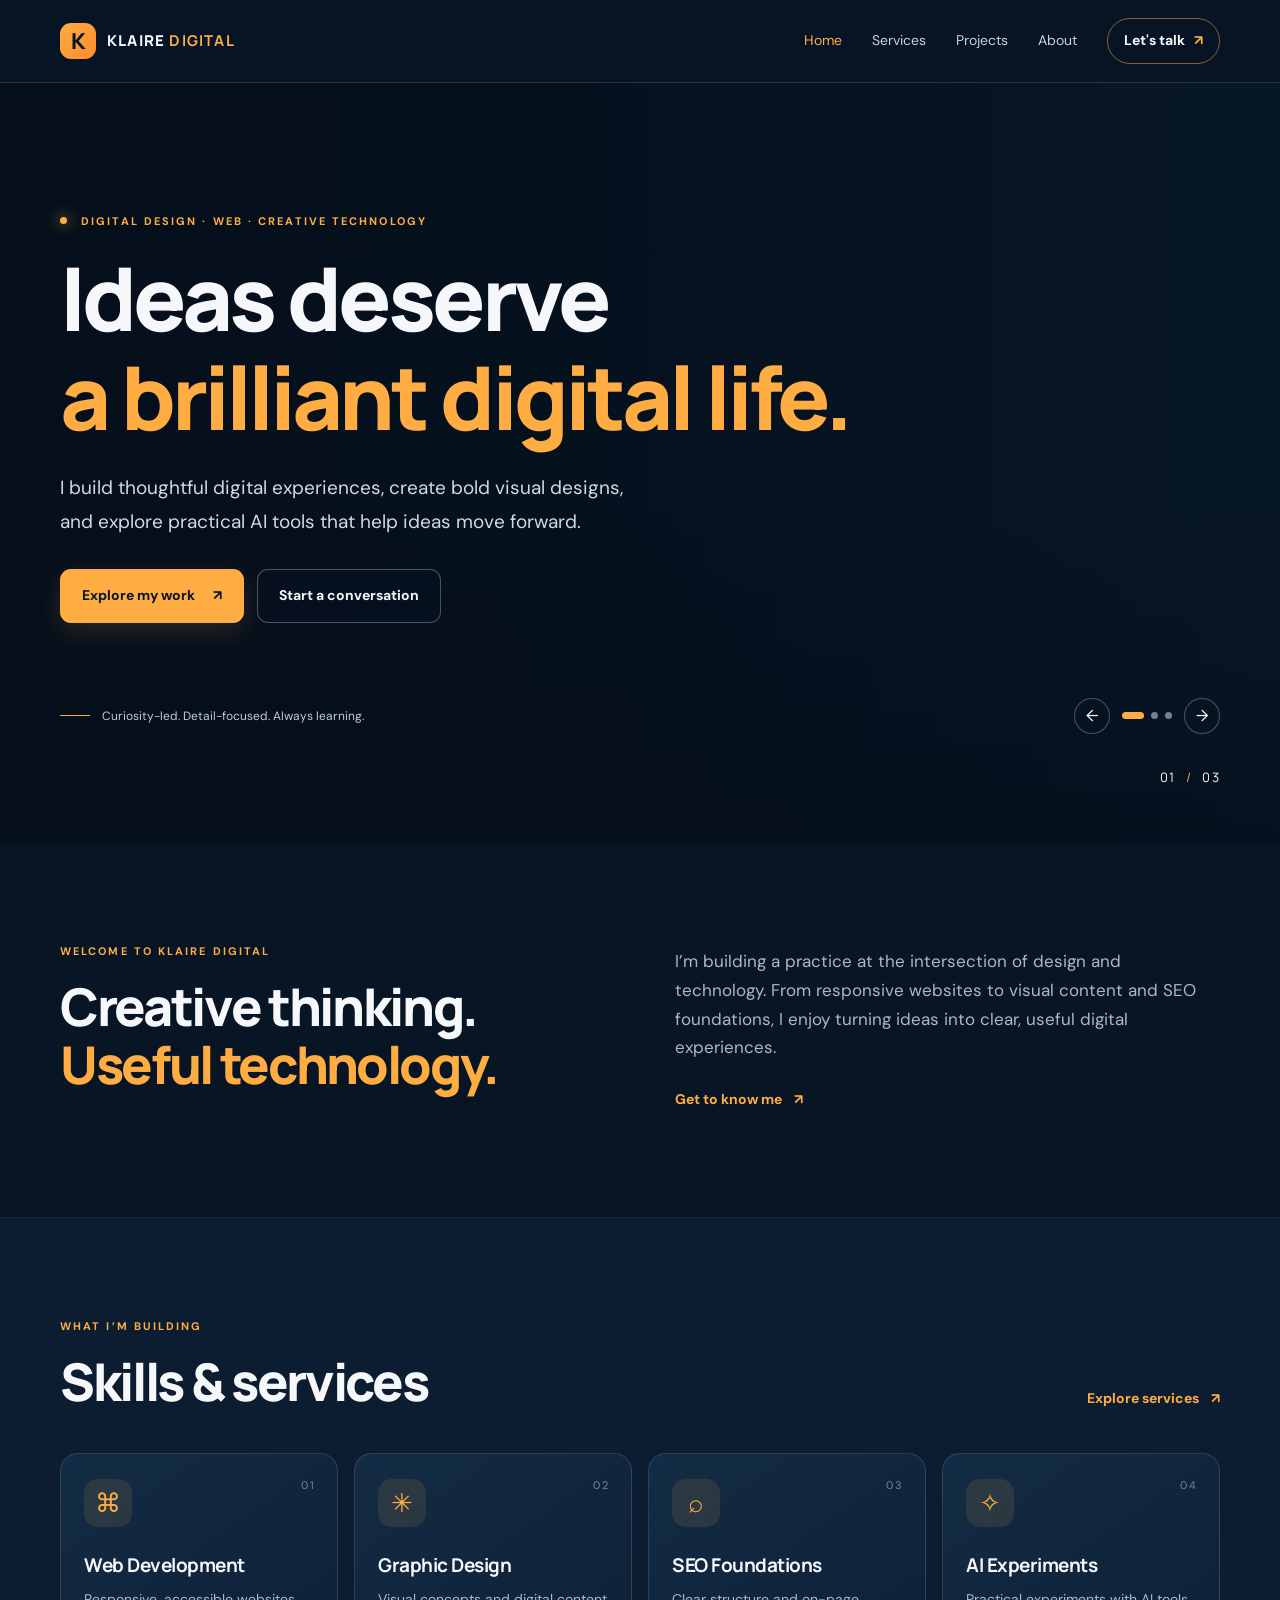
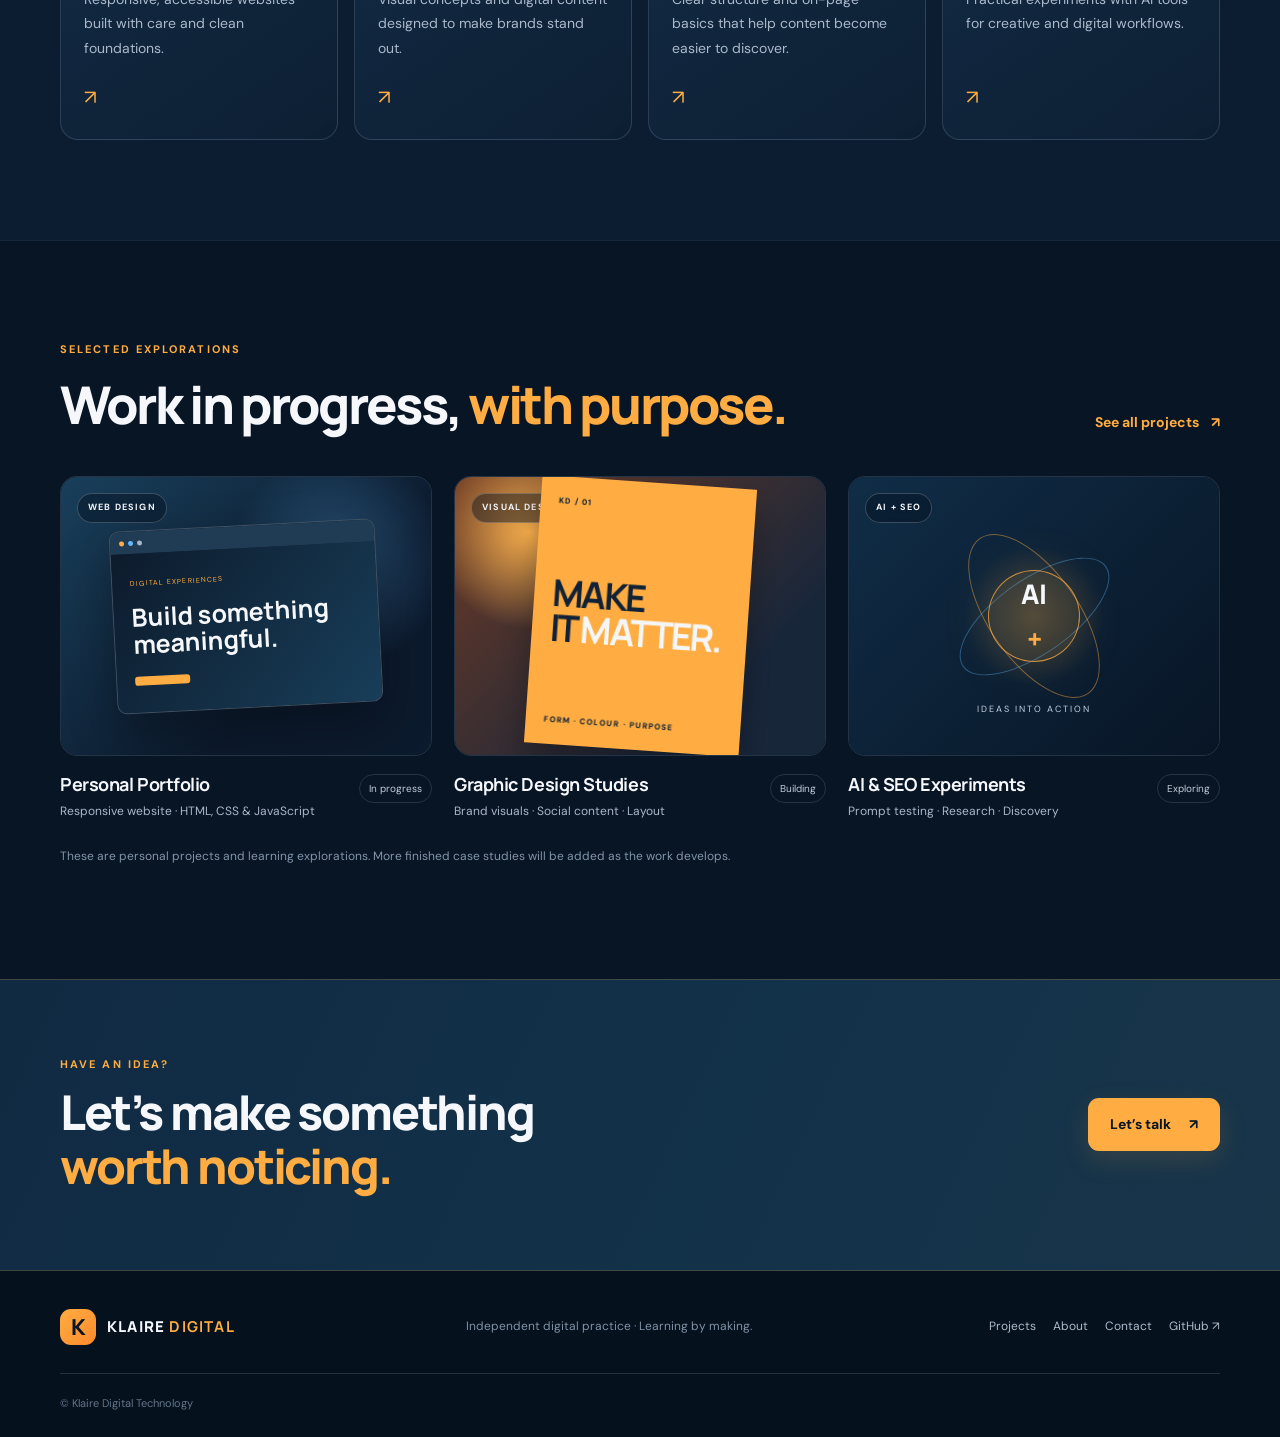
==== index.html @ 3f127940 "Update index.html" ====
<!DOCTYPE html>
<html lang="en">
<head>
  <meta charset="UTF-8">
  <meta name="viewport" content="width=device-width, initial-scale=1.0">
  <meta name="description" content="Klaire Digital Technology — web development, graphic design, SEO and practical AI experiments for businesses and creative brands.">
  <meta name="theme-color" content="#081525">
  <title>Klaire Digital Technology | Digital Design & Web</title>
  <link rel="preconnect" href="https://fonts.googleapis.com">
  <link rel="preconnect" href="https://fonts.gstatic.com" crossorigin>
  <link href="https://fonts.googleapis.com/css2?family=DM+Sans:wght@400;500;600;700&family=Manrope:wght@400;500;600;700;800&display=swap" rel="stylesheet">
  <link rel="stylesheet" href="style.css">
  <script src="script.js" defer></script>
</head>
<body>
  <a class="skip-link" href="#main">Skip to content</a>
  <header class="site-header">
    <div class="container nav-wrap">
      <a class="brand" href="index.html" aria-label="Klaire Digital Technology home"><span class="brand-mark">K</span><span>KLAIRE <b>DIGITAL</b></span></a>
      <button class="menu-toggle" aria-label="Open navigation" aria-expanded="false"><span></span><span></span><span></span></button>
      <nav class="main-nav" aria-label="Main navigation">
        <a class="active" href="index.html">Home</a>
        <a href="services.html">Services</a>
        <a href="projects.html">Projects</a>
        <a href="about.html">About</a>
        <a class="nav-cta" href="contact.html">Let's talk <span>↗</span></a>
      </nav>
    </div>
  </header>

  <main id="main">
    <section class="hero">
      <div class="hero-slides" aria-label="Featured work slideshow">
        <div class="hero-slide slide-one is-active" data-slide="0"></div>
        <div class="hero-slide slide-two" data-slide="1"></div>
        <div class="hero-slide slide-three" data-slide="2"></div>
      </div>
      <div class="hero-overlay"></div>
      <div class="container hero-content">
        <p class="eyebrow"><span class="eyebrow-dot"></span> DIGITAL DESIGN · WEB · CREATIVE TECHNOLOGY</p>
        <h1>Ideas deserve<br><span>a brilliant digital life.</span></h1>
        <p class="hero-copy">I build thoughtful digital experiences, create bold visual designs, and explore practical AI tools that help ideas move forward.</p>
        <div class="hero-actions">
          <a class="button button-primary" href="projects.html">Explore my work <span>↗</span></a>
          <a class="button button-ghost" href="contact.html">Start a conversation</a>
        </div>
        <div class="hero-bottom">
          <div class="hero-note"><span class="mini-line"></span><span>Curiosity-led. Detail-focused. Always learning.</span></div>
          <div class="slider-controls" aria-label="Slideshow controls">
            <button class="slide-prev" aria-label="Previous slide">←</button>
            <div class="slide-dots"><button class="slide-dot is-active" data-go="0" aria-label="Show slide 1"></button><button class="slide-dot" data-go="1" aria-label="Show slide 2"></button><button class="slide-dot" data-go="2" aria-label="Show slide 3"></button></div>
            <button class="slide-next" aria-label="Next slide">→</button>
          </div>
        </div>
      </div>
      <div class="hero-index">01 <span>/</span> 03</div>
    </section>

    <section class="intro-section section-pad">
      <div class="container intro-grid">
        <div><p class="eyebrow">WELCOME TO KLAIRE DIGITAL</p><h2>Creative thinking.<br><span class="text-accent">Useful technology.</span></h2></div>
        <div class="intro-text"><p>I’m building a practice at the intersection of design and technology. From responsive websites to visual content and SEO foundations, I enjoy turning ideas into clear, useful digital experiences.</p><a class="text-link" href="about.html">Get to know me <span>↗</span></a></div>
      </div>
    </section>

    <section class="services-preview section-pad section-muted">
      <div class="container">
        <div class="section-heading"><div><p class="eyebrow">WHAT I’M BUILDING</p><h2>Skills & services</h2></div><a class="text-link" href="services.html">Explore services <span>↗</span></a></div>
        <div class="service-grid">
          <a class="service-card" href="services.html#web"><span class="service-number">01</span><span class="service-icon">⌘</span><h3>Web Development</h3><p>Responsive, accessible websites built with care and clean foundations.</p><span class="card-arrow">↗</span></a>
          <a class="service-card" href="services.html#design"><span class="service-number">02</span><span class="service-icon">✳</span><h3>Graphic Design</h3><p>Visual concepts and digital content designed to make brands stand out.</p><span class="card-arrow">↗</span></a>
          <a class="service-card" href="services.html#seo"><span class="service-number">03</span><span class="service-icon">⌕</span><h3>SEO Foundations</h3><p>Clear structure and on-page basics that help content become easier to discover.</p><span class="card-arrow">↗</span></a>
          <a class="service-card" href="services.html#ai"><span class="service-number">04</span><span class="service-icon">✧</span><h3>AI Experiments</h3><p>Practical experiments with AI tools for creative and digital workflows.</p><span class="card-arrow">↗</span></a>
        </div>
      </div>
    </section>

    <section class="featured-work section-pad">
      <div class="container">
        <div class="section-heading"><div><p class="eyebrow">SELECTED EXPLORATIONS</p><h2>Work in progress, <span class="text-accent">with purpose.</span></h2></div><a class="text-link" href="projects.html">See all projects <span>↗</span></a></div>
        <div class="project-grid">
          <article class="project-card">
            <a class="project-image project-image-web" href="projects.html#portfolio" aria-label="View portfolio website project"><span class="project-chip">WEB DESIGN</span><div class="mock-browser"><div class="browser-bar"><i></i><i></i><i></i></div><div class="mock-content"><span class="mock-label">DIGITAL EXPERIENCES</span><b>Build something<br>meaningful.</b><div class="mock-button"></div></div></div></a>
            <div class="project-meta"><div><h3>Personal Portfolio</h3><p>Responsive website · HTML, CSS & JavaScript</p></div><span class="project-status">In progress</span></div>
          </article>
          <article class="project-card">
            <a class="project-image project-image-graphic" href="projects.html#design" aria-label="View graphic design explorations"><span class="project-chip">VISUAL DESIGN</span><div class="design-poster"><span>KD / 01</span><b>MAKE<br>IT <em>MATTER.</em></b><small>FORM · COLOUR · PURPOSE</small></div></a>
            <div class="project-meta"><div><h3>Graphic Design Studies</h3><p>Brand visuals · Social content · Layout</p></div><span class="project-status">Building</span></div>
          </article>
          <article class="project-card">
            <a class="project-image project-image-ai" href="projects.html#ai" aria-label="View SEO and AI experiments"><span class="project-chip">AI + SEO</span><div class="orbit orbit-a"></div><div class="orbit orbit-b"></div><div class="ai-core">AI<span>+</span></div><div class="ai-caption">IDEAS INTO ACTION</div></a>
            <div class="project-meta"><div><h3>AI & SEO Experiments</h3><p>Prompt testing · Research · Discovery</p></div><span class="project-status">Exploring</span></div>
          </article>
        </div>
        <p class="honesty-note">These are personal projects and learning explorations. More finished case studies will be added as the work develops.</p>
      </div>
    </section>

    <section class="cta-band">
      <div class="container cta-inner"><div><p class="eyebrow">HAVE AN IDEA?</p><h2>Let’s make something<br><span>worth noticing.</span></h2></div><a class="button button-primary" href="contact.html">Let’s talk <span>↗</span></a></div>
    </section>
  </main>

  <footer class="site-footer"><div class="container footer-inner"><a class="brand" href="index.html"><span class="brand-mark">K</span><span>KLAIRE <b>DIGITAL</b></span></a><p>Independent digital practice · Learning by making.</p><div class="footer-links"><a href="projects.html">Projects</a><a href="about.html">About</a><a href="contact.html">Contact</a><a href="https://github.com/klairr011" target="_blank" rel="noopener">GitHub ↗</a></div><small>© <span data-year></span> Klaire Digital Technology</small></div></footer>

<script src="script.js"></script>
</body>
</html>
---- style.css ----
/* KLAIRE DIGITAL TECHNOLOGY — responsive blue & orange portfolio */
:root{--bg:#081525;--bg-soft:#0c1d31;--panel:#10263d;--panel-light:#152f49;--text:#f5f7fb;--muted:#aab8ca;--orange:#ffad42;--orange-light:#ffc46d;--blue:#5eb7ff;--line:rgba(188,211,235,.16);--radius:22px;--shadow:0 22px 65px rgba(0,0,0,.24)}
*{box-sizing:border-box}
html{scroll-behavior:smooth;scroll-padding-top:90px}
body{margin:0;background:var(--bg);color:var(--text);font-family:"DM Sans",sans-serif;font-size:16px;line-height:1.7;-webkit-font-smoothing:antialiased}
a{color:inherit;text-decoration:none}
img{max-width:100%;display:block}
button,input,textarea,select{font:inherit}
button,a{-webkit-tap-highlight-color:transparent}
.container{width:min(1160px,calc(100% - 44px));margin-inline:auto}
.skip-link{position:absolute;left:-9999px;top:10px;background:var(--orange);color:var(--bg);padding:10px 14px;z-index:1000}
.skip-link:focus{left:10px}
.site-header{position:sticky;top:0;z-index:100;background:rgba(8,21,37,.92);backdrop-filter:blur(16px);border-bottom:1px solid var(--line)}
.nav-wrap{min-height:82px;display:flex;align-items:center;justify-content:space-between;gap:24px}
.brand{display:inline-flex;align-items:center;gap:11px;font-family:Manrope,sans-serif;font-size:15px;font-weight:800;letter-spacing:.08em;white-space:nowrap}
.brand b{color:var(--orange)}
.brand-mark{display:grid;place-items:center;width:36px;height:36px;border-radius:11px;background:linear-gradient(135deg,var(--orange),#ff8b2c);color:#081525;font-size:22px;font-weight:800;letter-spacing:-.08em}
.main-nav{display:flex;align-items:center;gap:30px;color:#c6d1df;font-size:14px}
.main-nav>a:not(.nav-cta){transition:color .2s}
.main-nav>a:hover,.main-nav>a.active{color:var(--orange)}
.nav-cta{padding:10px 16px;border:1px solid rgba(255,173,66,.5);border-radius:999px;color:var(--text);font-weight:700}
.nav-cta span{color:var(--orange);margin-left:6px}
.menu-toggle{display:none;border:1px solid var(--line);background:var(--panel);border-radius:12px;padding:10px;cursor:pointer}
.menu-toggle span{display:block;width:22px;height:2px;background:var(--text);margin:4px}
.hero{min-height:680px;min-height:min(760px,calc(100svh - 82px));position:relative;overflow:hidden;isolation:isolate;background:#091a2c}
.hero-slides,.hero-slide,.hero-overlay{position:absolute;inset:0}
.hero-slide{opacity:0;transition:opacity .8s ease;transform:scale(1.025);background-position:center;background-size:cover}
.hero-slide.is-active{opacity:1;animation:slowzoom 9s ease-in-out infinite alternate}
.slide-one{background-image:linear-gradient(90deg,rgba(5,17,31,.65),rgba(5,17,31,.15)),url("https://images.unsplash.com/photo-1497366754035-f200968a6e72?auto=format&fit=crop&w=2000&q=85")}
.slide-two{background-image:linear-gradient(90deg,rgba(5,17,31,.7),rgba(5,17,31,.12)),url("https://images.unsplash.com/photo-1498050108023-c5249f4df085?auto=format&fit=crop&w=2000&q=85")}
.slide-three{background-image:linear-gradient(90deg,rgba(5,17,31,.72),rgba(5,17,31,.16)),url("https://images.unsplash.com/photo-1558655146-d09347e92766?auto=format&fit=crop&w=2000&q=85")}
.hero-overlay{background:linear-gradient(90deg,rgba(5,15,27,.94) 0%,rgba(5,15,27,.75) 46%,rgba(5,15,27,.18) 100%),linear-gradient(0deg,rgba(5,15,27,.72),transparent 45%);z-index:-0}
.hero-content{position:relative;z-index:1;min-height:inherit;display:flex;flex-direction:column;justify-content:center;padding-top:75px;padding-bottom:54px}
.eyebrow{margin:0 0 18px;color:var(--orange);font-size:11px;font-weight:700;letter-spacing:.19em;line-height:1.5}
.eyebrow-dot{display:inline-block;width:7px;height:7px;border-radius:50%;background:var(--orange);margin:0 9px 1px 0;box-shadow:0 0 14px var(--orange)}
h1,h2,h3,p{margin-top:0}
h1,h2,h3{font-family:Manrope,sans-serif;line-height:1.13;letter-spacing:-.045em}
.hero h1{font-size:clamp(44px,7.2vw,88px);max-width:850px;margin:0 0 24px;font-weight:800}
.hero h1 span,.cta-inner h2 span{color:var(--orange)}
.hero-copy{max-width:590px;color:#d0d9e5;font-size:clamp(16px,2vw,19px);line-height:1.8;margin-bottom:30px}
.hero-actions{display:flex;gap:13px;flex-wrap:wrap}
.button{display:inline-flex;align-items:center;justify-content:center;gap:18px;padding:14px 21px;border-radius:11px;font-size:14px;font-weight:700;border:1px solid transparent;cursor:pointer;transition:transform .2s,background .2s,border-color .2s}
.button:hover{transform:translateY(-2px)}
.button-primary{background:var(--orange);color:#081525;box-shadow:0 9px 28px rgba(255,173,66,.14)}
.button-primary:hover{background:var(--orange-light)}
.button-ghost{border-color:rgba(255,255,255,.28);background:rgba(8,21,37,.28);color:var(--text)}
.button-ghost:hover{border-color:var(--orange)}
.hero-bottom{display:flex;align-items:center;justify-content:space-between;gap:20px;margin-top:75px}
.hero-note{display:flex;align-items:center;gap:12px;color:#c0ccda;font-size:12px}
.mini-line{width:30px;height:1px;background:var(--orange)}
.slider-controls,.mini-controls{display:flex;align-items:center;gap:12px}
.slider-controls button,.mini-controls button{display:grid;place-items:center;border:1px solid rgba(255,255,255,.28);background:rgba(8,21,37,.4);color:white;width:36px;height:36px;border-radius:50%;cursor:pointer}
.slider-controls button:hover,.mini-controls button:hover{border-color:var(--orange);color:var(--orange)}
.slide-dots,.mini-dots{display:flex;gap:7px;align-items:center}
.slide-dots .slide-dot,.mini-dots .mini-dot{width:7px;height:7px;min-width:7px;height:7px;padding:0;border:0;background:#718096}
.slide-dots .slide-dot.is-active,.mini-dots .mini-dot.is-active{width:22px;border-radius:99px;background:var(--orange)}
.hero-index{position:absolute;right:calc((100% - min(1160px,calc(100% - 44px)))/2);bottom:55px;font-family:Manrope,sans-serif;font-size:13px;letter-spacing:.1em}
.hero-index span{color:var(--orange);margin:0 6px}
.section-pad{padding:100px 0}
.intro-grid{display:grid;grid-template-columns:1fr 1fr;gap:70px;align-items:center}
h2{font-size:clamp(32px,4.3vw,52px);font-weight:800;margin-bottom:22px}
.text-accent{color:var(--orange)}
.intro-text{max-width:540px;color:var(--muted);font-size:17px}
.intro-text p{margin-bottom:22px}
.text-link{display:inline-flex;gap:12px;align-items:center;color:var(--orange);font-weight:700;font-size:14px}
.text-link span{transition:transform .2s}.text-link:hover span{transform:translate(3px,-3px)}
.section-muted{background:var(--bg-soft);border-block:1px solid rgba(188,211,235,.06)}
.section-heading{display:flex;align-items:end;justify-content:space-between;gap:25px;margin-bottom:42px}
.section-heading h2{margin-bottom:0}
.service-grid{display:grid;grid-template-columns:repeat(4,1fr);gap:16px}
.service-card{position:relative;display:flex;flex-direction:column;min-height:270px;padding:25px 23px;border:1px solid var(--line);border-radius:18px;background:linear-gradient(145deg,rgba(21,47,73,.86),rgba(13,31,51,.9));transition:transform .25s,border-color .25s,background .25s}
.service-card:hover{transform:translateY(-5px);border-color:rgba(255,173,66,.55);background:var(--panel-light)}
.service-number{position:absolute;right:22px;top:22px;color:#71859b;font-size:11px;letter-spacing:.12em}
.service-icon{display:grid;place-items:center;width:48px;height:48px;border-radius:14px;background:rgba(255,173,66,.11);color:var(--orange);font-size:26px;margin-bottom:28px}
.service-card h3{font-size:19px;letter-spacing:-.025em;margin-bottom:10px}
.service-card p{color:var(--muted);font-size:14px;line-height:1.75;margin-bottom:20px}
.card-arrow{margin-top:auto;color:var(--orange);font-size:20px}
.project-grid{display:grid;grid-template-columns:repeat(3,1fr);gap:22px}
.project-card{min-width:0}
.project-image{position:relative;display:flex;align-items:center;justify-content:center;min-height:280px;overflow:hidden;border-radius:17px;border:1px solid var(--line);isolation:isolate}
.project-image:before{content:"";position:absolute;inset:0;z-index:-1;transition:transform .5s}
.project-image:hover:before{transform:scale(1.06)}
.project-image-web:before{background:radial-gradient(circle at 75% 30%,rgba(94,183,255,.32),transparent 32%),linear-gradient(135deg,#193f5b,#0c1a2d 65%)}
.project-image-graphic:before{background:radial-gradient(circle at 20% 20%,#ffb34d,transparent 26%),linear-gradient(135deg,#6d3a25,#18263a 75%)}
.project-image-ai:before{background:radial-gradient(circle at center,rgba(255,173,66,.22),transparent 30%),linear-gradient(135deg,#102d47,#081525)}
.project-chip{position:absolute;top:16px;left:16px;border:1px solid rgba(255,255,255,.2);background:rgba(5,17,31,.45);backdrop-filter:blur(8px);border-radius:999px;padding:6px 10px;font-size:9px;letter-spacing:.13em;font-weight:700}
.mock-browser{width:72%;border-radius:10px;overflow:hidden;background:#10253a;box-shadow:0 20px 50px rgba(0,0,0,.32);transform:rotate(-3deg);border:1px solid rgba(255,255,255,.2)}
.browser-bar{height:22px;background:#203b54;display:flex;align-items:center;gap:4px;padding:0 9px}
.browser-bar i{width:5px;height:5px;border-radius:50%;background:#ffad42}
.browser-bar i:nth-child(2){background:#5eb7ff}.browser-bar i:nth-child(3){background:#a5b6c8}
.mock-content{padding:24px 18px 27px;background:linear-gradient(130deg,#0d1b2c,#183e59)}
.mock-label{display:block;font-size:7px;letter-spacing:.16em;color:var(--orange);margin-bottom:14px}
.mock-content b{font-family:Manrope,sans-serif;font-size:clamp(16px,2.5vw,25px);line-height:1.1;display:block}
.mock-button{width:55px;height:9px;background:var(--orange);border-radius:3px;margin-top:18px}
.design-poster{width:58%;aspect-ratio:4/5;padding:18px;display:flex;flex-direction:column;justify-content:space-between;background:var(--orange);color:#112237;transform:rotate(4deg);box-shadow:0 18px 35px rgba(0,0,0,.3)}
.design-poster>span,.design-poster small{font-size:8px;font-weight:800;letter-spacing:.13em}
.design-poster b{font-family:Manrope,sans-serif;font-size:clamp(21px,3.1vw,37px);line-height:.95;letter-spacing:-.07em}
.design-poster em{font-style:normal;color:#f5f6f7}
.ai-core{position:relative;display:grid;place-items:center;width:92px;height:92px;border-radius:50%;border:1px solid rgba(255,173,66,.75);background:rgba(255,173,66,.1);box-shadow:0 0 55px rgba(255,173,66,.12);font:800 27px Manrope,sans-serif}
.ai-core span{color:var(--orange)}
.orbit{position:absolute;width:175px;height:75px;border:1px solid rgba(94,183,255,.38);border-radius:50%;transform:rotate(-35deg)}
.orbit-b{width:190px;height:90px;transform:rotate(55deg);border-color:rgba(255,173,66,.45)}
.ai-caption{position:absolute;bottom:38px;font-size:9px;letter-spacing:.22em;color:#c5d1df}
.project-meta{display:flex;align-items:start;justify-content:space-between;gap:12px;padding-top:18px}
.project-meta h3{font-size:18px;letter-spacing:-.025em;margin-bottom:6px}
.project-meta p{color:var(--muted);font-size:12px;margin-bottom:0}
.project-status{flex-shrink:0;border:1px solid var(--line);border-radius:999px;padding:5px 9px;color:#c2ccda;font-size:10px;white-space:nowrap}
.honesty-note{color:#8294a9;font-size:12px;margin-top:25px}
.cta-band{padding:76px 0;background:linear-gradient(115deg,#102a42,#12324a 55%,#183449);border-block:1px solid rgba(255,173,66,.2)}
.cta-inner{display:flex;align-items:center;justify-content:space-between;gap:30px}
.cta-inner h2{font-size:clamp(32px,4vw,48px);margin-bottom:0}
.cta-inner .eyebrow{margin-bottom:13px}
.site-footer{padding:38px 0 25px;background:#06111e}
.footer-inner{display:grid;grid-template-columns:1fr 1.3fr auto;align-items:center;gap:16px}
.footer-inner>p{color:#7f91a5;font-size:12px;margin:0}
.footer-links{display:flex;flex-wrap:wrap;gap:17px;font-size:12px;color:#aebaca}
.footer-links a:hover{color:var(--orange)}
.footer-inner small{grid-column:1/-1;color:#62748a;font-size:11px;border-top:1px solid var(--line);padding-top:20px;margin-top:12px}
.page-hero{padding:95px 0 78px;background:radial-gradient(circle at 80% 15%,rgba(94,183,255,.1),transparent 25%),linear-gradient(180deg,#0a1b2e,#081525)}
.page-hero-grid{display:grid;grid-template-columns:1.15fr .85fr;gap:70px;align-items:end}
.page-hero h1{font-size:clamp(43px,6vw,72px);margin:0}
.page-lead{max-width:480px;color:var(--muted);font-size:17px;margin-bottom:6px}
.service-detail-list{display:flex;flex-direction:column}
.service-detail{display:grid;grid-template-columns:.35fr 1fr 100px;gap:35px;padding:44px 0;border-bottom:1px solid var(--line);scroll-margin-top:100px}
.service-detail:first-child{padding-top:0}
.detail-index{font-size:11px;letter-spacing:.16em;color:var(--orange);padding-top:8px}
.service-detail h2{font-size:clamp(28px,3.4vw,40px);margin-bottom:15px}
.service-detail p{color:var(--muted);max-width:680px}
.service-detail .detail-lead{font-size:18px;color:var(--text);margin-bottom:13px}
.detail-symbol{font-size:62px;color:var(--orange);opacity:.85;text-align:center;align-self:center}
.tag-list{display:flex;flex-wrap:wrap;gap:8px;margin-top:18px}
.tag-list span{font-size:11px;color:#c3d0df;border:1px solid var(--line);background:rgba(255,255,255,.025);border-radius:999px;padding:6px 10px}
.project-page-grid{display:grid;grid-template-columns:1fr 1fr;gap:48px 24px}
.project-large{min-width:0;scroll-margin-top:100px}
.project-image-tall{min-height:360px}
.project-large-info{display:flex;justify-content:space-between;align-items:start;gap:15px;margin-top:22px}
.project-large-info h2{font-size:25px;margin-bottom:10px}
.project-large-info p:not(.eyebrow){color:var(--muted);font-size:14px;max-width:480px;margin-bottom:0}
.project-large-info .eyebrow{font-size:9px;margin-bottom:10px}
.design-poster-large{width:48%;max-width:270px}
.design-poster-large b{font-size:clamp(34px,4.5vw,55px)}
.slideshow-section{display:grid;grid-template-columns:.8fr 1.2fr;gap:65px;align-items:center}
.slideshow-section>div:first-child p:not(.eyebrow){color:var(--muted);max-width:420px}
.mini-slideshow{position:relative;min-height:280px;overflow:hidden;border-radius:20px;border:1px solid var(--line);background:#0a1a2c}
.mini-slide{position:absolute;inset:0;display:flex;flex-direction:column;justify-content:center;padding:40px;opacity:0;transition:opacity .5s;background:radial-gradient(circle at 80% 15%,rgba(94,183,255,.23),transparent 35%),linear-gradient(135deg,#15344d,#0a1a2c)}
.mini-slide.is-active{opacity:1}
.mini-slide:nth-child(2){background:radial-gradient(circle at 80% 15%,rgba(255,173,66,.28),transparent 35%),linear-gradient(135deg,#523523,#0a1a2c)}
.mini-slide:nth-child(3){background:radial-gradient(circle at 80% 15%,rgba(94,183,255,.18),transparent 35%),linear-gradient(135deg,#123e49,#0a1a2c)}
.mini-slide span{color:var(--orange);font-size:10px;letter-spacing:.17em;margin-bottom:15px}
.mini-slide b{font:800 clamp(26px,4vw,43px)/1.1 Manrope,sans-serif;max-width:360px;letter-spacing:-.04em}
.mini-controls{position:absolute;bottom:18px;right:18px;z-index:2}
.about-grid{display:grid;grid-template-columns:.9fr 1.1fr;gap:75px;align-items:center}
.about-art{min-height:420px;border-radius:24px;overflow:hidden;background:radial-gradient(circle at 25% 20%,rgba(255,173,66,.23),transparent 25%),radial-gradient(circle at 80% 80%,rgba(94,183,255,.22),transparent 30%),linear-gradient(135deg,#14334d,#091827);border:1px solid var(--line);display:grid;place-items:center}
.about-art-inner{position:relative;width:75%;aspect-ratio:1;border:1px solid rgba(255,255,255,.18);border-radius:50%;display:grid;place-items:center}
.about-k{font:800 clamp(120px,20vw,210px)/1 Manrope,sans-serif;letter-spacing:-.13em;color:var(--orange);text-shadow:0 10px 55px rgba(255,173,66,.15)}
.about-orbit{position:absolute;inset:10%;border:1px solid rgba(94,183,255,.4);border-radius:50%;transform:rotate(-25deg) scaleX(.62)}
.about-art-inner p{position:absolute;bottom:5%;left:0;right:0;text-align:center;font-size:9px;letter-spacing:.2em;color:#c2d1e1}
.about-copy>p:not(.eyebrow){color:var(--muted)}
.about-copy .button{margin-top:12px}
.values-grid{display:grid;grid-template-columns:repeat(3,1fr);gap:20px}
.values-grid article{padding:26px;border:1px solid var(--line);border-radius:17px;background:rgba(255,255,255,.02)}
.values-grid article>span{color:var(--orange);font-size:11px;letter-spacing:.15em}
.values-grid h3{font-size:20px;margin:20px 0 10px}
.values-grid p{color:var(--muted);font-size:14px;margin-bottom:0}
.contact-grid{display:grid;grid-template-columns:.9fr 1.1fr;gap:80px;align-items:start}
.contact-intro h2{font-size:clamp(32px,4vw,48px)}
.contact-intro>p:not(.eyebrow){color:var(--muted)}
.contact-link{display:flex;align-items:center;gap:15px;margin-top:25px;padding-top:20px;border-top:1px solid var(--line)}
.contact-icon{display:grid;place-items:center;width:43px;height:43px;border-radius:13px;background:rgba(255,173,66,.1);color:var(--orange);font-size:20px}
.contact-link small{display:block;color:#7e91a6;font-size:9px;letter-spacing:.15em;margin-bottom:3px}
.contact-link a,.contact-link div>span{font-size:13px;color:#d6dfeb;overflow-wrap:anywhere}
.contact-form{padding:30px;border:1px solid var(--line);border-radius:20px;background:linear-gradient(145deg,rgba(21,47,73,.72),rgba(10,26,44,.75))}
.contact-form label{display:block;font-size:12px;font-weight:700;margin-bottom:7px;color:#d9e2ed}
.contact-form input,.contact-form textarea,.contact-form select{width:100%;margin-bottom:18px;padding:13px 14px;border-radius:10px;border:1px solid rgba(188,211,235,.2);background:#081827;color:var(--text);outline:none}
.contact-form input:focus,.contact-form textarea:focus,.contact-form select:focus{border-color:var(--orange);box-shadow:0 0 0 3px rgba(255,173,66,.08)}
.contact-form input::placeholder,.contact-form textarea::placeholder{color:#72849a}
.contact-form textarea{resize:vertical;min-height:120px}
.contact-form select{color:#dce5ef}
.contact-form .button{width:100%}
.form-note{color:#7e91a6;font-size:11px;margin:14px 0 0}
code{color:var(--orange);font-size:.9em}
@keyframes slowzoom{from{transform:scale(1.025)}to{transform:scale(1.09)}}
@media(max-width:900px){.main-nav{gap:18px}.service-grid{grid-template-columns:repeat(2,1fr)}.intro-grid,.page-hero-grid,.about-grid,.contact-grid,.slideshow-section{gap:40px}.project-grid{gap:16px}.project-image{min-height:240px}.footer-inner{grid-template-columns:1fr 1fr}.footer-links{grid-column:1/-1;grid-row:2}.footer-inner small{grid-row:3}.service-detail{grid-template-columns:.25fr 1fr 65px;gap:20px}}
@media(max-width:680px){.container{width:min(100% - 34px,560px)}.nav-wrap{min-height:72px}.brand{font-size:13px;gap:8px}.brand-mark{width:32px;height:32px;font-size:20px}.menu-toggle{display:block}.main-nav{display:none;position:absolute;left:0;right:0;top:72px;padding:16px 22px 22px;background:#081525;border-bottom:1px solid var(--line);flex-direction:column;align-items:stretch;gap:0}.main-nav.is-open{display:flex}.main-nav>a{padding:13px 5px}.main-nav .nav-cta{text-align:center;margin-top:8px}.hero{min-height:690px;min-height:calc(90svh - 72px)}.hero-content{padding-top:65px;padding-bottom:30px}.hero h1{font-size:clamp(42px,12vw,62px)}.hero-copy{font-size:16px}.hero-bottom{margin-top:55px;align-items:flex-end}.hero-note{max-width:210px;line-height:1.5}.slider-controls{gap:7px}.slider-controls button{width:32px;height:32px}.hero-index{right:18px;bottom:15px;font-size:10px}.section-pad{padding:70px 0}.intro-grid,.page-hero-grid,.about-grid,.contact-grid,.slideshow-section{grid-template-columns:1fr;gap:25px}.intro-grid h2{margin-bottom:0}.intro-text{font-size:16px}.section-heading{align-items:start;flex-direction:column;margin-bottom:28px;gap:16px}.section-heading h2{font-size:35px}.service-grid{grid-template-columns:1fr;gap:12px}.service-card{min-height:220px;padding:22px}.service-icon{margin-bottom:20px}.project-grid{grid-template-columns:1fr;gap:30px}.project-image{min-height:290px}.mock-content b{font-size:25px}.design-poster{width:48%;max-width:200px}.design-poster b{font-size:36px}.project-meta{flex-direction:column}.cta-band{padding:55px 0}.cta-inner{align-items:flex-start;flex-direction:column}.cta-inner h2{font-size:36px}.footer-inner{grid-template-columns:1fr;gap:13px}.footer-inner>p{grid-row:2}.footer-links{grid-column:auto;grid-row:3;gap:14px}.footer-inner small{grid-row:4}.page-hero{padding:65px 0 50px}.page-hero h1{font-size:clamp(40px,11vw,58px)}.page-lead{font-size:16px}.service-detail{grid-template-columns:1fr;gap:10px;padding:32px 0}.service-detail:first-child{padding-top:0}.detail-symbol{display:none}.service-detail h2{font-size:31px}.project-page-grid{grid-template-columns:1fr;gap:42px}.project-image-tall{min-height:330px}.project-large-info{flex-direction:column}.project-large-info h2{font-size:24px}.design-poster-large b{font-size:48px}.mini-slideshow{min-height:260px}.mini-slide{padding:28px}.about-art{min-height:320px}.about-k{font-size:160px}.values-grid{grid-template-columns:1fr;gap:12px}.contact-form{padding:22px}.contact-intro h2{font-size:36px}}
@media(prefers-reduced-motion:reduce){*,*::before,*::after{scroll-behavior:auto!important;animation-duration:.01ms!important;animation-iteration-count:1!important;transition-duration:.01ms!important}}
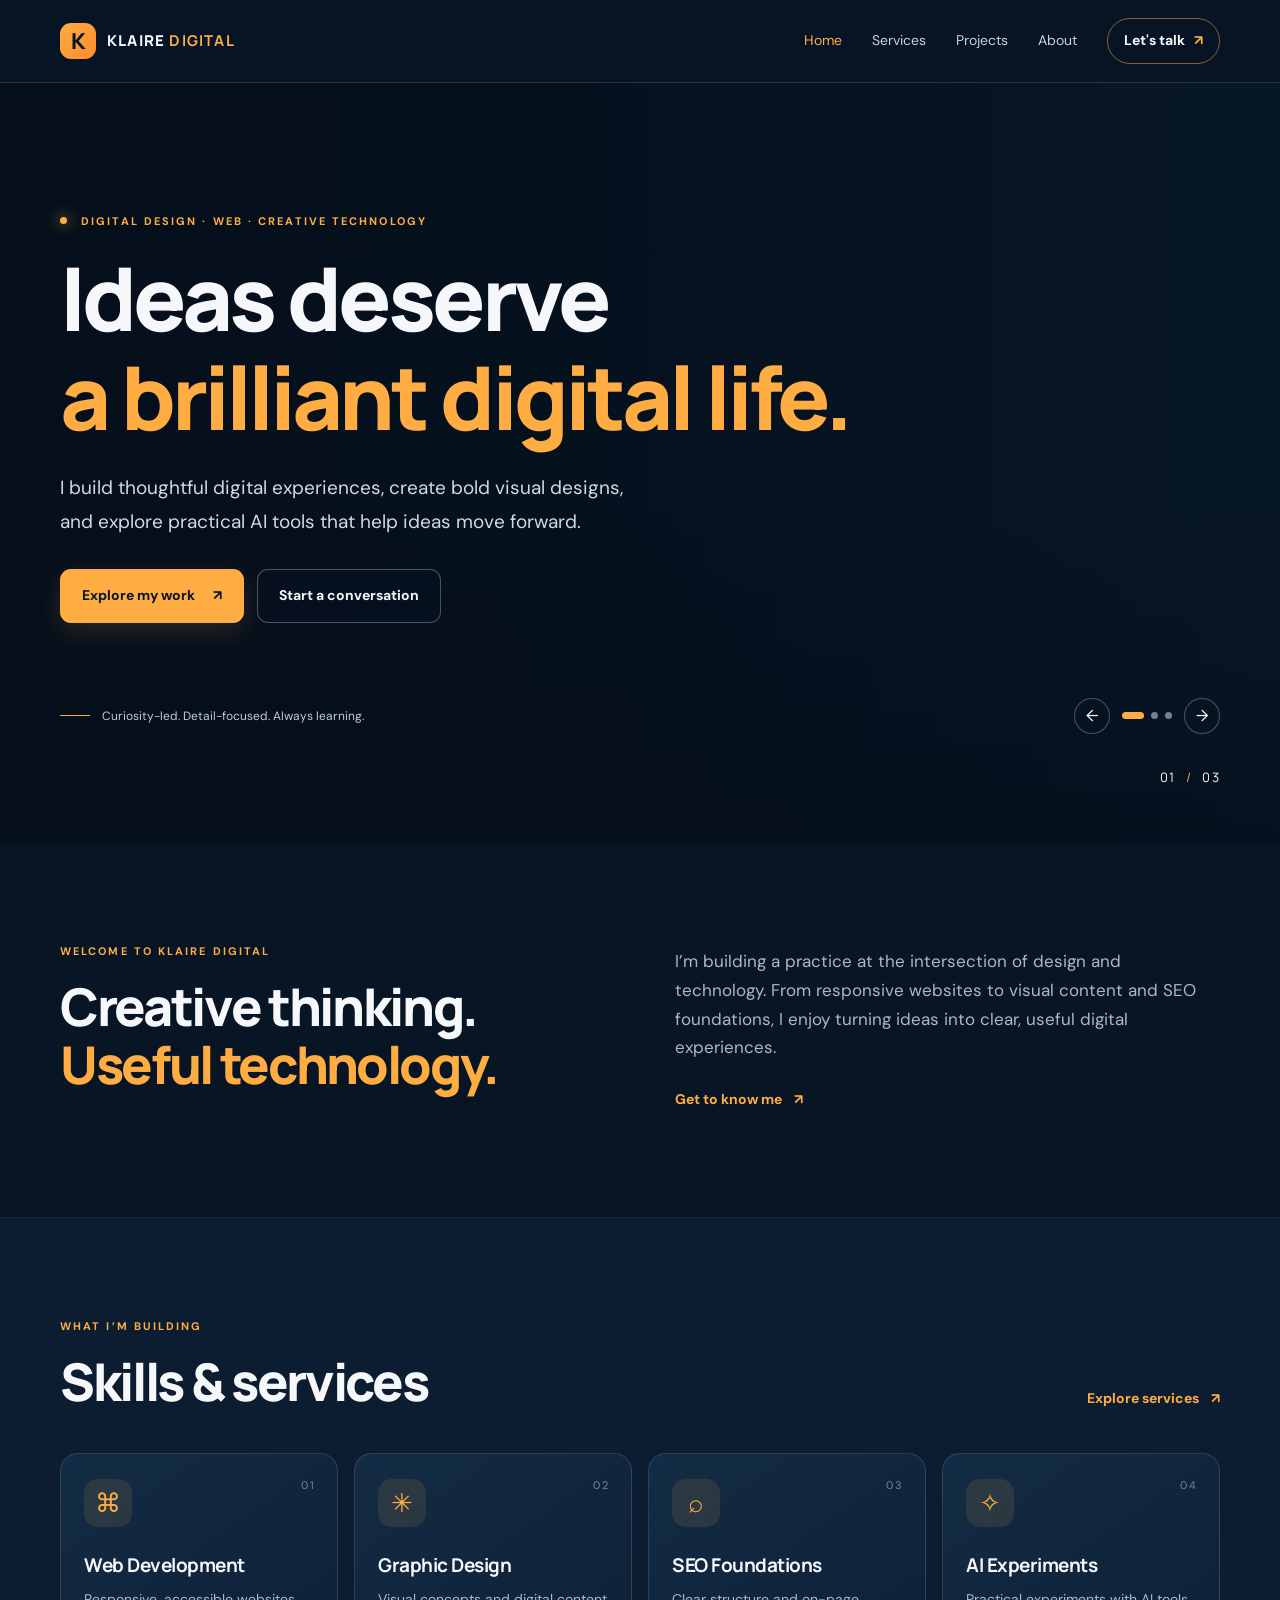
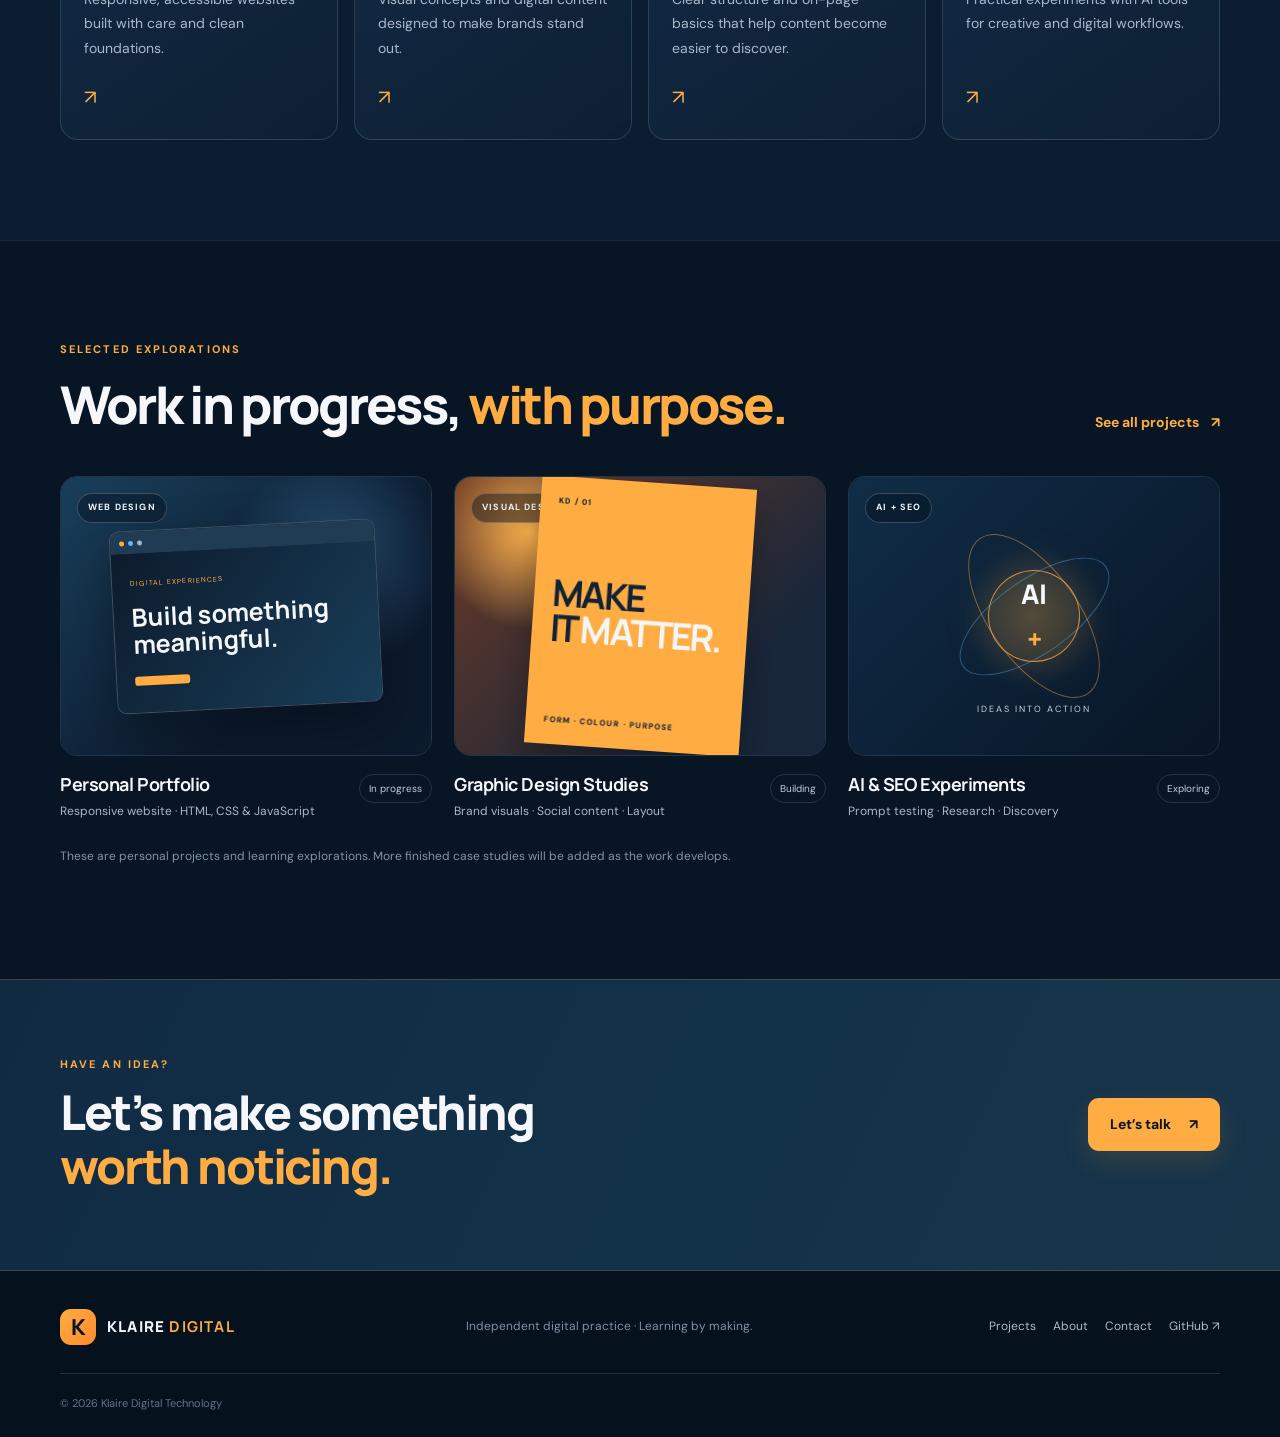
==== commit 606896d6: "Update index.html" ====
--- a/index.html
+++ b/index.html
@@ -103,6 +103,5 @@
 
   <footer class="site-footer"><div class="container footer-inner"><a class="brand" href="index.html"><span class="brand-mark">K</span><span>KLAIRE <b>DIGITAL</b></span></a><p>Independent digital practice · Learning by making.</p><div class="footer-links"><a href="projects.html">Projects</a><a href="about.html">About</a><a href="contact.html">Contact</a><a href="https://github.com/klairr011" target="_blank" rel="noopener">GitHub ↗</a></div><small>© <span data-year></span> Klaire Digital Technology</small></div></footer>
 
-<script src="script.js"></script>
 </body>
 </html>
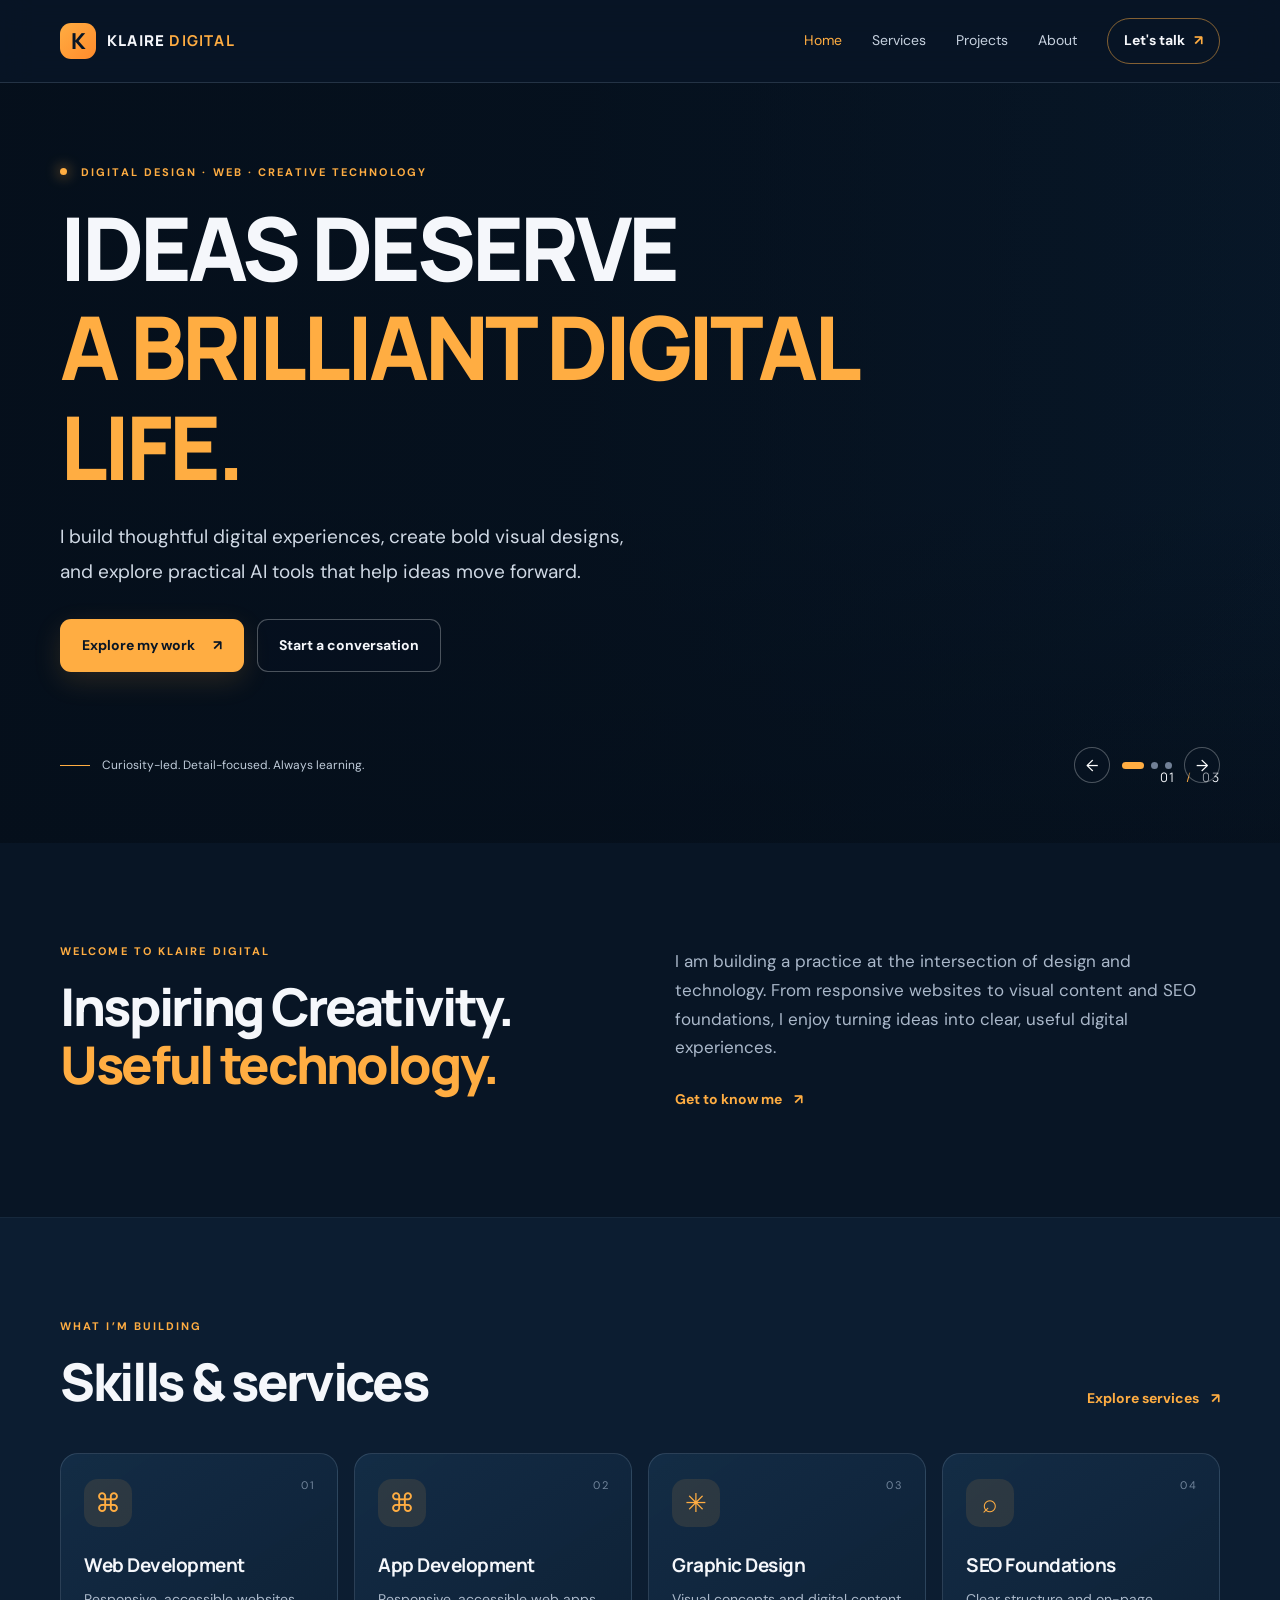
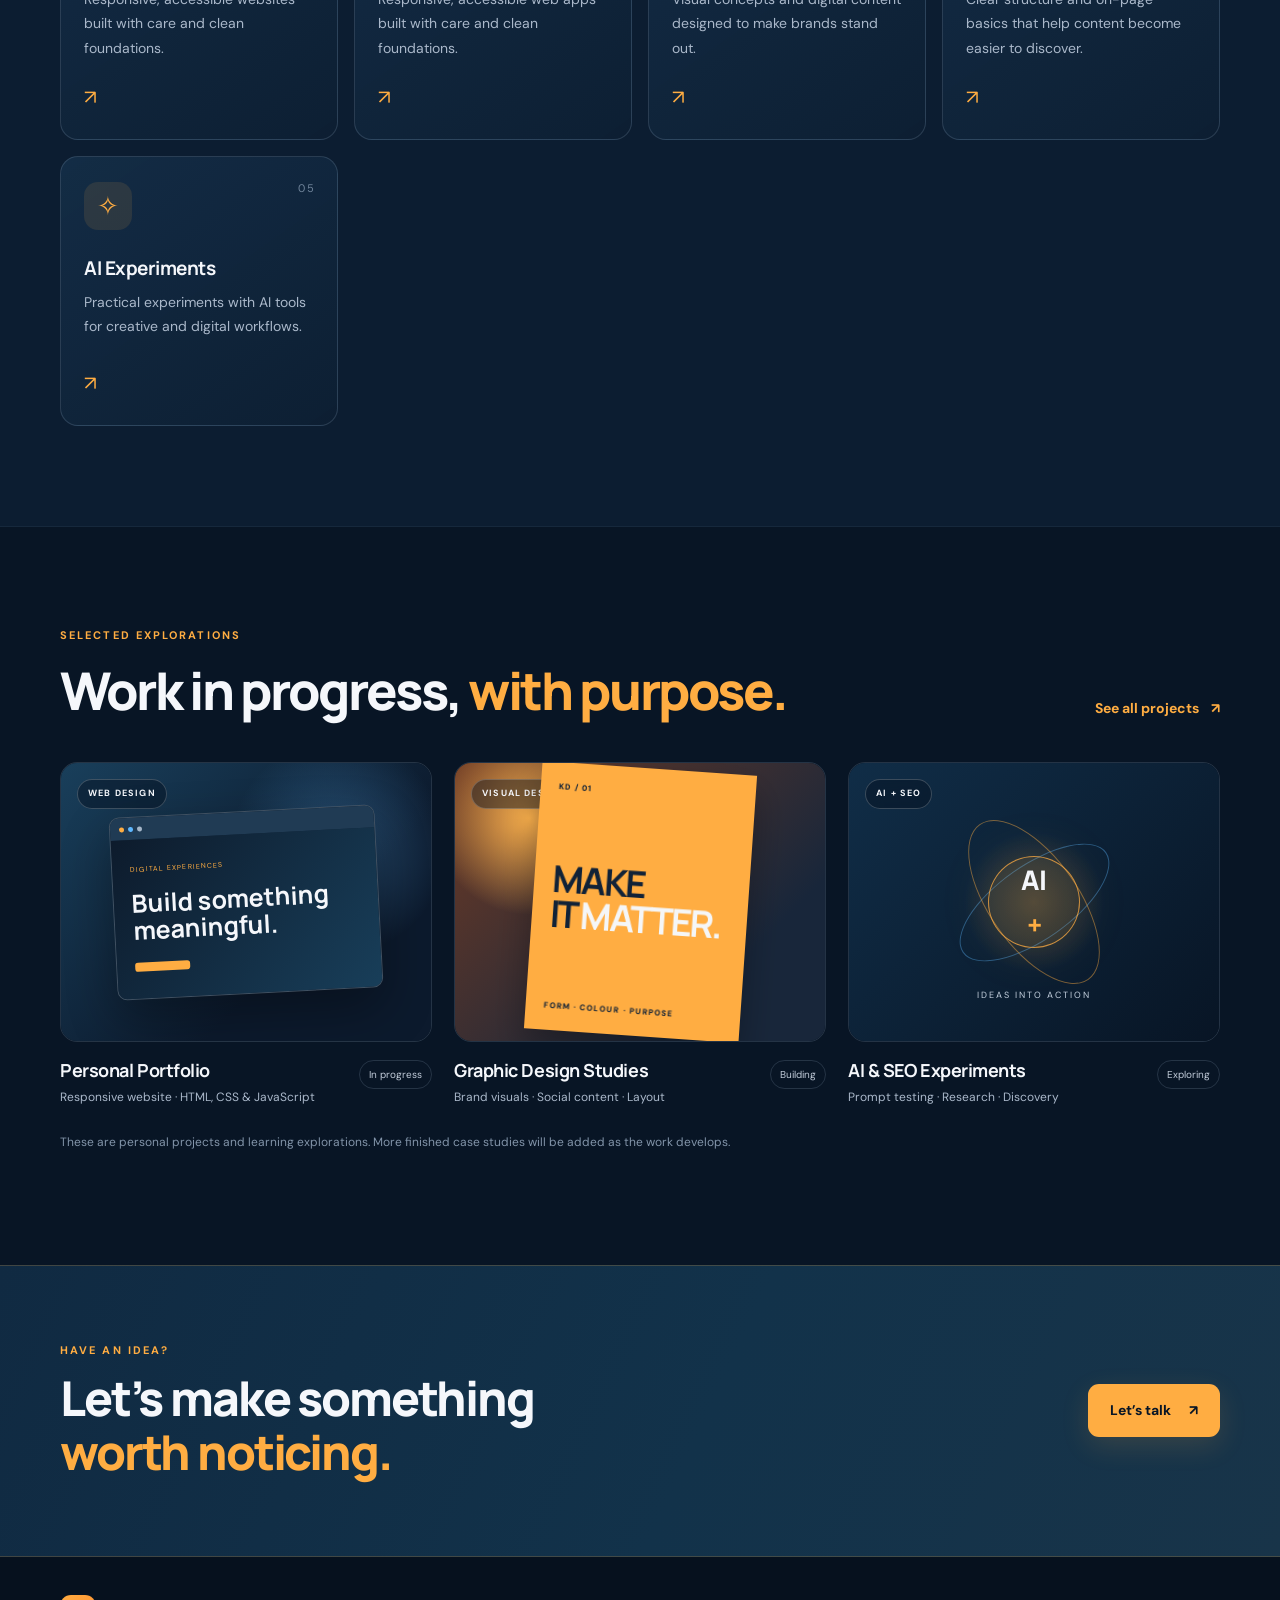
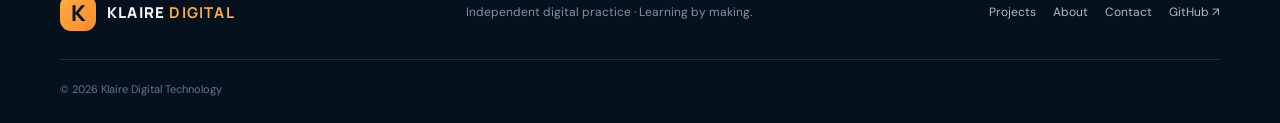
==== commit 987bb212: "Update index.html" ====
--- a/index.html
+++ b/index.html
@@ -38,7 +38,7 @@
       <div class="hero-overlay"></div>
       <div class="container hero-content">
         <p class="eyebrow"><span class="eyebrow-dot"></span> DIGITAL DESIGN · WEB · CREATIVE TECHNOLOGY</p>
-        <h1>Ideas deserve<br><span>a brilliant digital life.</span></h1>
+        <h1>IDEAS DESERVE<br><span>A BRILLIANT DIGITAL LIFE.</span></h1>
         <p class="hero-copy">I build thoughtful digital experiences, create bold visual designs, and explore practical AI tools that help ideas move forward.</p>
         <div class="hero-actions">
           <a class="button button-primary" href="projects.html">Explore my work <span>↗</span></a>
@@ -58,8 +58,8 @@
 
     <section class="intro-section section-pad">
       <div class="container intro-grid">
-        <div><p class="eyebrow">WELCOME TO KLAIRE DIGITAL</p><h2>Creative thinking.<br><span class="text-accent">Useful technology.</span></h2></div>
-        <div class="intro-text"><p>I’m building a practice at the intersection of design and technology. From responsive websites to visual content and SEO foundations, I enjoy turning ideas into clear, useful digital experiences.</p><a class="text-link" href="about.html">Get to know me <span>↗</span></a></div>
+        <div><p class="eyebrow">WELCOME TO KLAIRE DIGITAL</p><h2>Inspiring Creativity.<br><span class="text-accent">Useful technology.</span></h2></div>
+        <div class="intro-text"><p>I am building a practice at the intersection of design and technology. From responsive websites to visual content and SEO foundations, I enjoy turning ideas into clear, useful digital experiences.</p><a class="text-link" href="about.html">Get to know me <span>↗</span></a></div>
       </div>
     </section>
 
@@ -67,10 +67,11 @@
       <div class="container">
         <div class="section-heading"><div><p class="eyebrow">WHAT I’M BUILDING</p><h2>Skills & services</h2></div><a class="text-link" href="services.html">Explore services <span>↗</span></a></div>
         <div class="service-grid">
-          <a class="service-card" href="services.html#web"><span class="service-number">01</span><span class="service-icon">⌘</span><h3>Web Development</h3><p>Responsive, accessible websites built with care and clean foundations.</p><span class="card-arrow">↗</span></a>
-          <a class="service-card" href="services.html#design"><span class="service-number">02</span><span class="service-icon">✳</span><h3>Graphic Design</h3><p>Visual concepts and digital content designed to make brands stand out.</p><span class="card-arrow">↗</span></a>
-          <a class="service-card" href="services.html#seo"><span class="service-number">03</span><span class="service-icon">⌕</span><h3>SEO Foundations</h3><p>Clear structure and on-page basics that help content become easier to discover.</p><span class="card-arrow">↗</span></a>
-          <a class="service-card" href="services.html#ai"><span class="service-number">04</span><span class="service-icon">✧</span><h3>AI Experiments</h3><p>Practical experiments with AI tools for creative and digital workflows.</p><span class="card-arrow">↗</span></a>
+          <a class="service-card" href="services.html#web"><span class="service-number">01</span><span class="service-icon">⌘</span><h3>Web Development</h3><p>Responsive, accessible websites built with care and clean foundations.</p><span class="card-arrow">↗</span></a> 
+          <a class="service-card" href="services.html#app"><span class="service-number">02</span><span class="service-icon">⌘</span><h3>App Development</h3><p>Responsive, accessible web apps built with care and clean foundations.</p><span class="card-arrow">↗</span></a>
+          <a class="service-card" href="services.html#design"><span class="service-number">03</span><span class="service-icon">✳</span><h3>Graphic Design</h3><p>Visual concepts and digital content designed to make brands stand out.</p><span class="card-arrow">↗</span></a>
+          <a class="service-card" href="services.html#seo"><span class="service-number">04</span><span class="service-icon">⌕</span><h3>SEO Foundations</h3><p>Clear structure and on-page basics that help content become easier to discover.</p><span class="card-arrow">↗</span></a>
+          <a class="service-card" href="services.html#ai"><span class="service-number">05</span><span class="service-icon">✧</span><h3>AI Experiments</h3><p>Practical experiments with AI tools for creative and digital workflows.</p><span class="card-arrow">↗</span></a>
         </div>
       </div>
     </section>
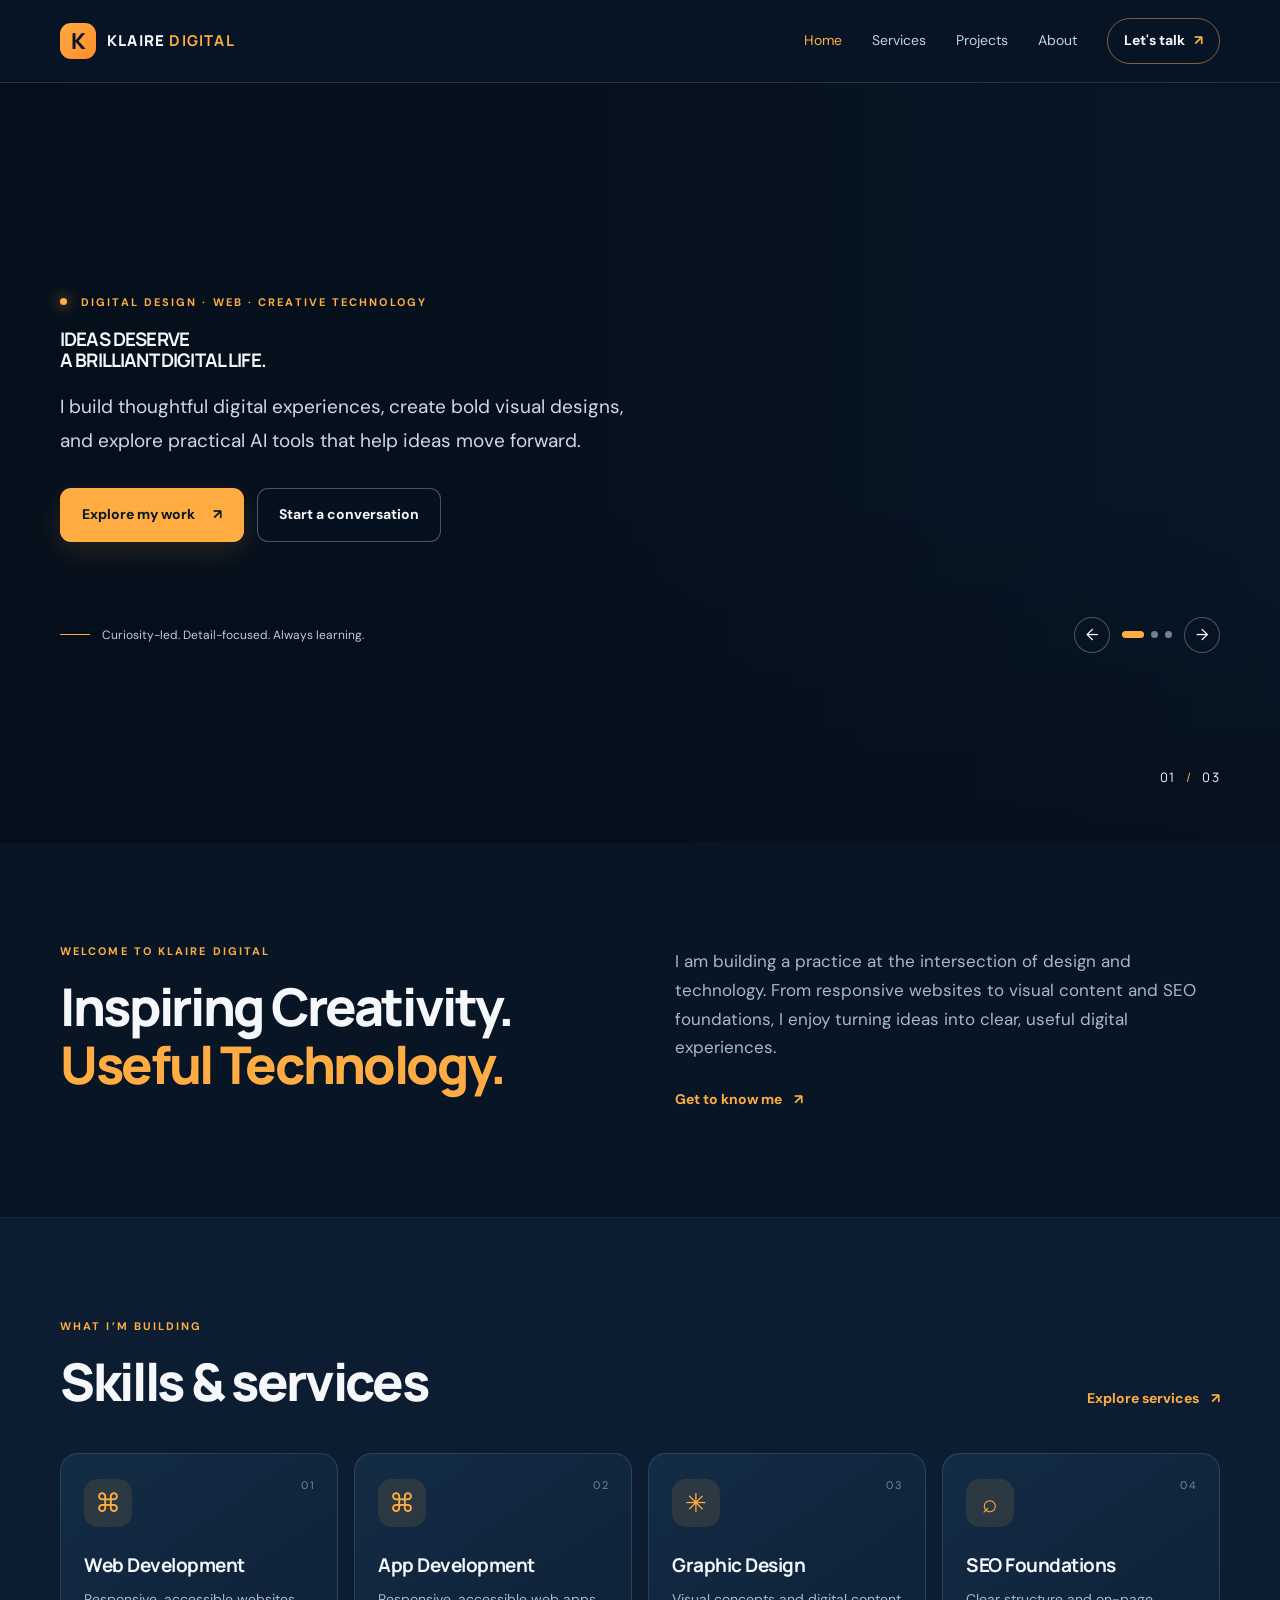
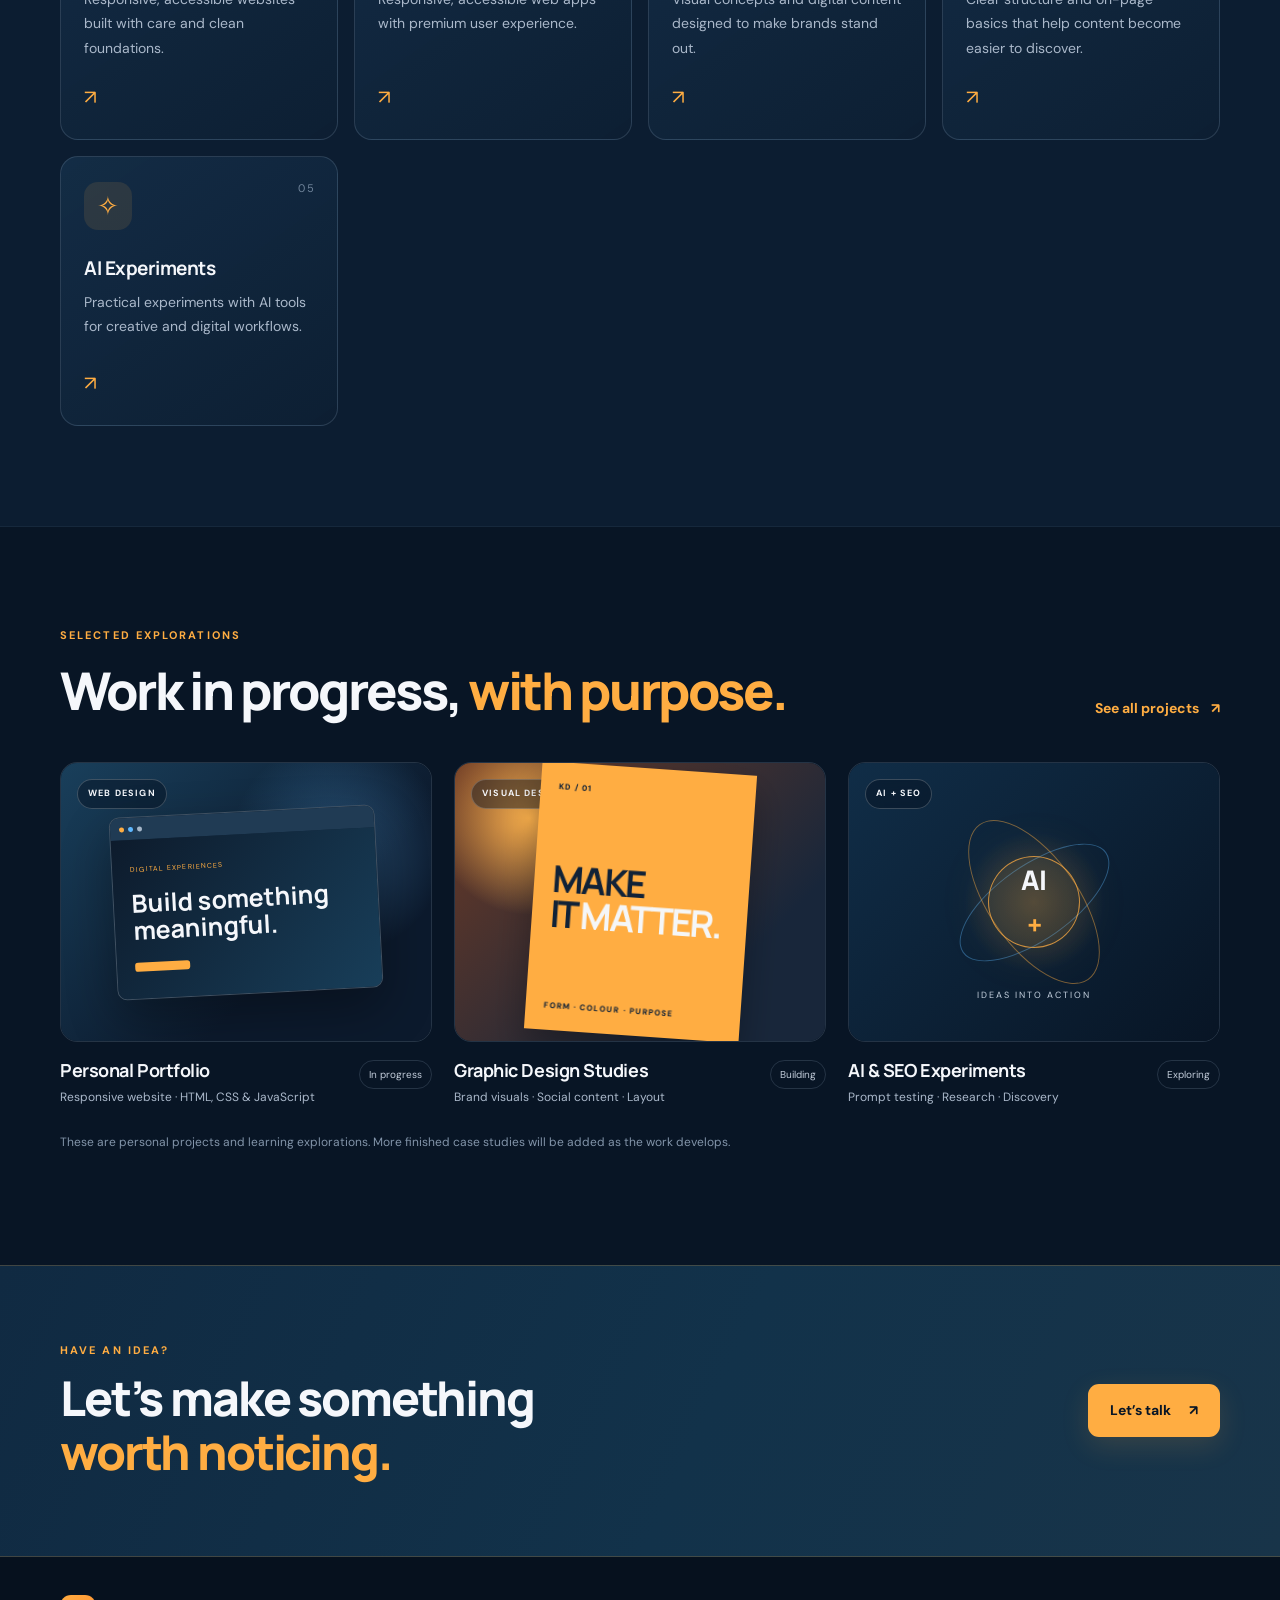
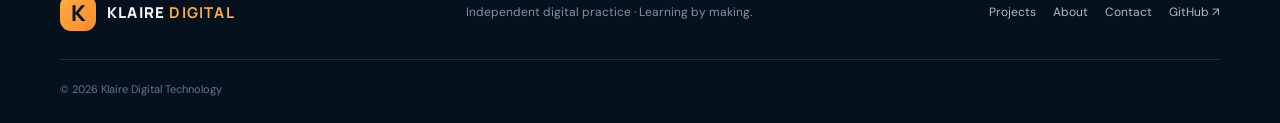
==== commit 9edb4f6a: "Update index.html" ====
--- a/index.html
+++ b/index.html
@@ -38,7 +38,7 @@
       <div class="hero-overlay"></div>
       <div class="container hero-content">
         <p class="eyebrow"><span class="eyebrow-dot"></span> DIGITAL DESIGN · WEB · CREATIVE TECHNOLOGY</p>
-        <h1>IDEAS DESERVE<br><span>A BRILLIANT DIGITAL LIFE.</span></h1>
+        <h3>IDEAS DESERVE<br><span>A BRILLIANT DIGITAL LIFE.</span></h3>
         <p class="hero-copy">I build thoughtful digital experiences, create bold visual designs, and explore practical AI tools that help ideas move forward.</p>
         <div class="hero-actions">
           <a class="button button-primary" href="projects.html">Explore my work <span>↗</span></a>
@@ -58,7 +58,7 @@
 
     <section class="intro-section section-pad">
       <div class="container intro-grid">
-        <div><p class="eyebrow">WELCOME TO KLAIRE DIGITAL</p><h2>Inspiring Creativity.<br><span class="text-accent">Useful technology.</span></h2></div>
+        <div><p class="eyebrow">WELCOME TO KLAIRE DIGITAL</p><h2>Inspiring Creativity.<br><span class="text-accent">Useful Technology.</span></h2></div>
         <div class="intro-text"><p>I am building a practice at the intersection of design and technology. From responsive websites to visual content and SEO foundations, I enjoy turning ideas into clear, useful digital experiences.</p><a class="text-link" href="about.html">Get to know me <span>↗</span></a></div>
       </div>
     </section>
@@ -68,7 +68,7 @@
         <div class="section-heading"><div><p class="eyebrow">WHAT I’M BUILDING</p><h2>Skills & services</h2></div><a class="text-link" href="services.html">Explore services <span>↗</span></a></div>
         <div class="service-grid">
           <a class="service-card" href="services.html#web"><span class="service-number">01</span><span class="service-icon">⌘</span><h3>Web Development</h3><p>Responsive, accessible websites built with care and clean foundations.</p><span class="card-arrow">↗</span></a> 
-          <a class="service-card" href="services.html#app"><span class="service-number">02</span><span class="service-icon">⌘</span><h3>App Development</h3><p>Responsive, accessible web apps built with care and clean foundations.</p><span class="card-arrow">↗</span></a>
+          <a class="service-card" href="services.html#app"><span class="service-number">02</span><span class="service-icon">⌘</span><h3>App Development</h3><p>Responsive, accessible web apps with premium user experience.</p><span class="card-arrow">↗</span></a>
           <a class="service-card" href="services.html#design"><span class="service-number">03</span><span class="service-icon">✳</span><h3>Graphic Design</h3><p>Visual concepts and digital content designed to make brands stand out.</p><span class="card-arrow">↗</span></a>
           <a class="service-card" href="services.html#seo"><span class="service-number">04</span><span class="service-icon">⌕</span><h3>SEO Foundations</h3><p>Clear structure and on-page basics that help content become easier to discover.</p><span class="card-arrow">↗</span></a>
           <a class="service-card" href="services.html#ai"><span class="service-number">05</span><span class="service-icon">✧</span><h3>AI Experiments</h3><p>Practical experiments with AI tools for creative and digital workflows.</p><span class="card-arrow">↗</span></a>
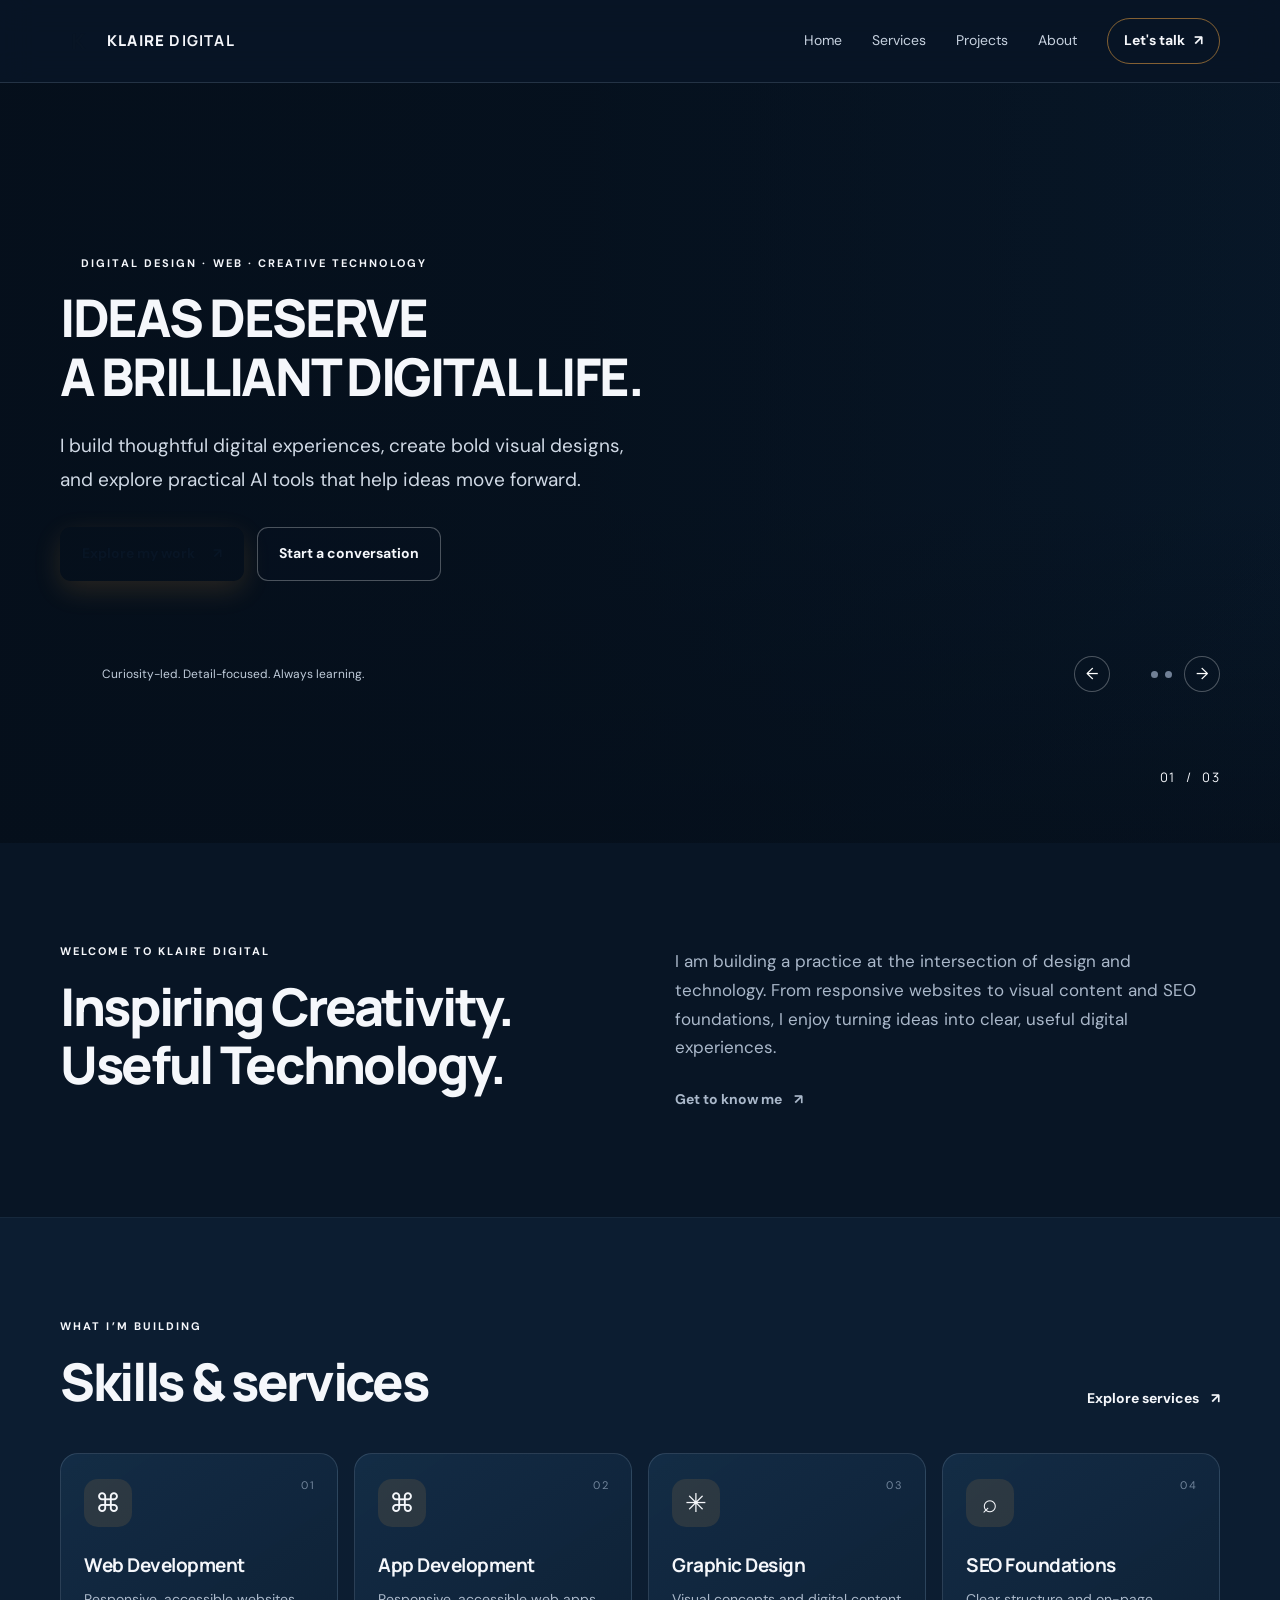
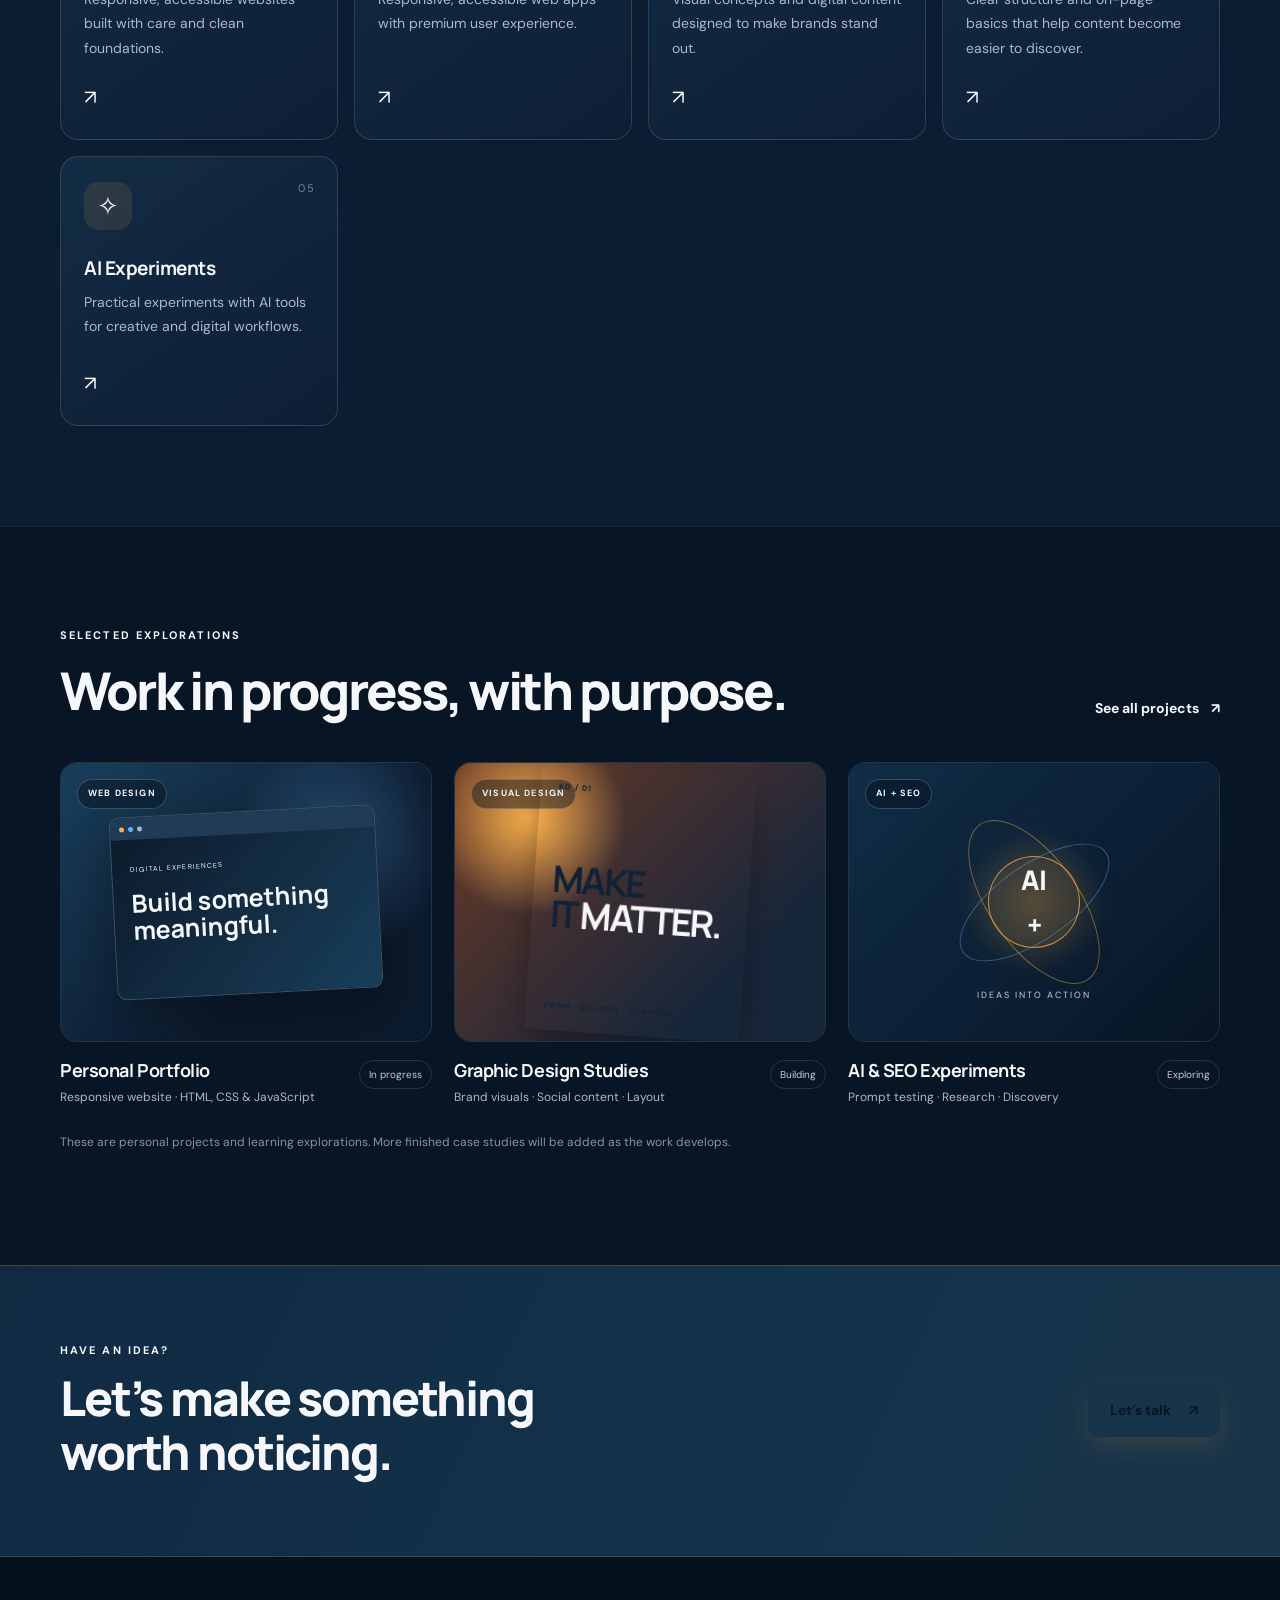
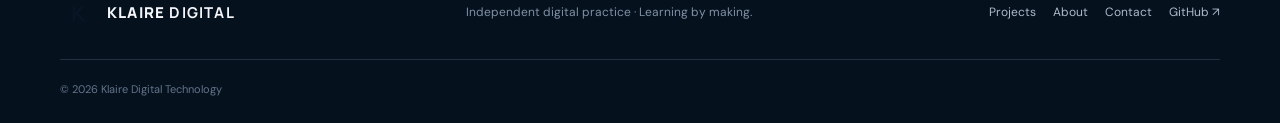
==== commit a6d71e55: "Update index.html" ====
--- a/index.html
+++ b/index.html
@@ -38,7 +38,7 @@
       <div class="hero-overlay"></div>
       <div class="container hero-content">
         <p class="eyebrow"><span class="eyebrow-dot"></span> DIGITAL DESIGN · WEB · CREATIVE TECHNOLOGY</p>
-        <h3>IDEAS DESERVE<br><span>A BRILLIANT DIGITAL LIFE.</span></h3>
+        <h2>IDEAS DESERVE<br><span>A BRILLIANT DIGITAL LIFE.</span></h2>
         <p class="hero-copy">I build thoughtful digital experiences, create bold visual designs, and explore practical AI tools that help ideas move forward.</p>
         <div class="hero-actions">
           <a class="button button-primary" href="projects.html">Explore my work <span>↗</span></a>
--- a/style.css
+++ b/style.css
@@ -1,5 +1,5 @@
 /* KLAIRE DIGITAL TECHNOLOGY — responsive blue & orange portfolio */
-:root{--bg:#081525;--bg-soft:#0c1d31;--panel:#10263d;--panel-light:#152f49;--text:#f5f7fb;--muted:#aab8ca;--orange:#ffad42;--orange-light:#ffc46d;--blue:#5eb7ff;--line:rgba(188,211,235,.16);--radius:22px;--shadow:0 22px 65px rgba(0,0,0,.24)}
+:root{--bg:#081525;--bg-soft:#0c1d31;--panel:#10263d;--panel-light:#152f49;--text:#f5f7fb;--muted:#aab8ca;--blue:#4169FF;--cyan-light:#00D5FF;--blue:#5eb7ff;--line:rgba(188,211,235,.16);--radius:22px;--shadow:0 22px 65px rgba(0,0,0,.24)}
 *{box-sizing:border-box}
 html{scroll-behavior:smooth;scroll-padding-top:90px}
 body{margin:0;background:var(--bg);color:var(--text);font-family:"DM Sans",sans-serif;font-size:16px;line-height:1.7;-webkit-font-smoothing:antialiased}
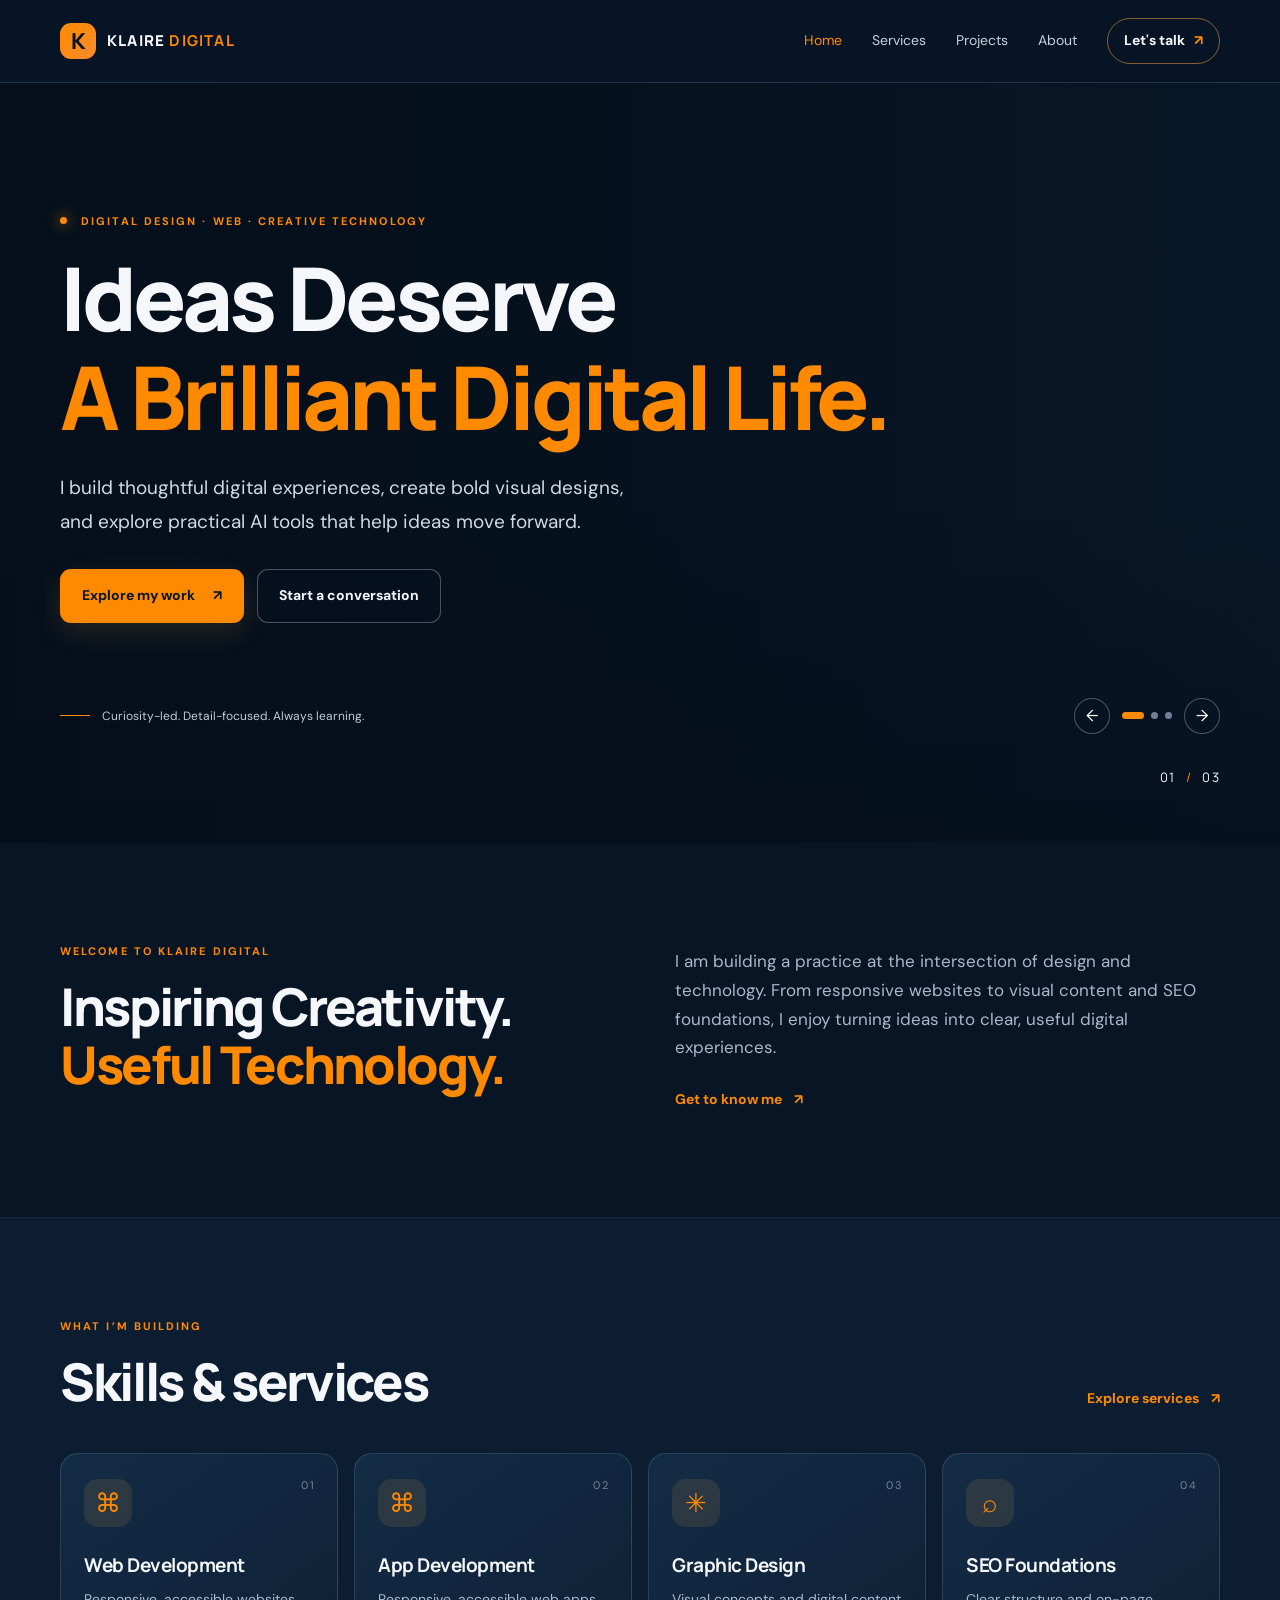
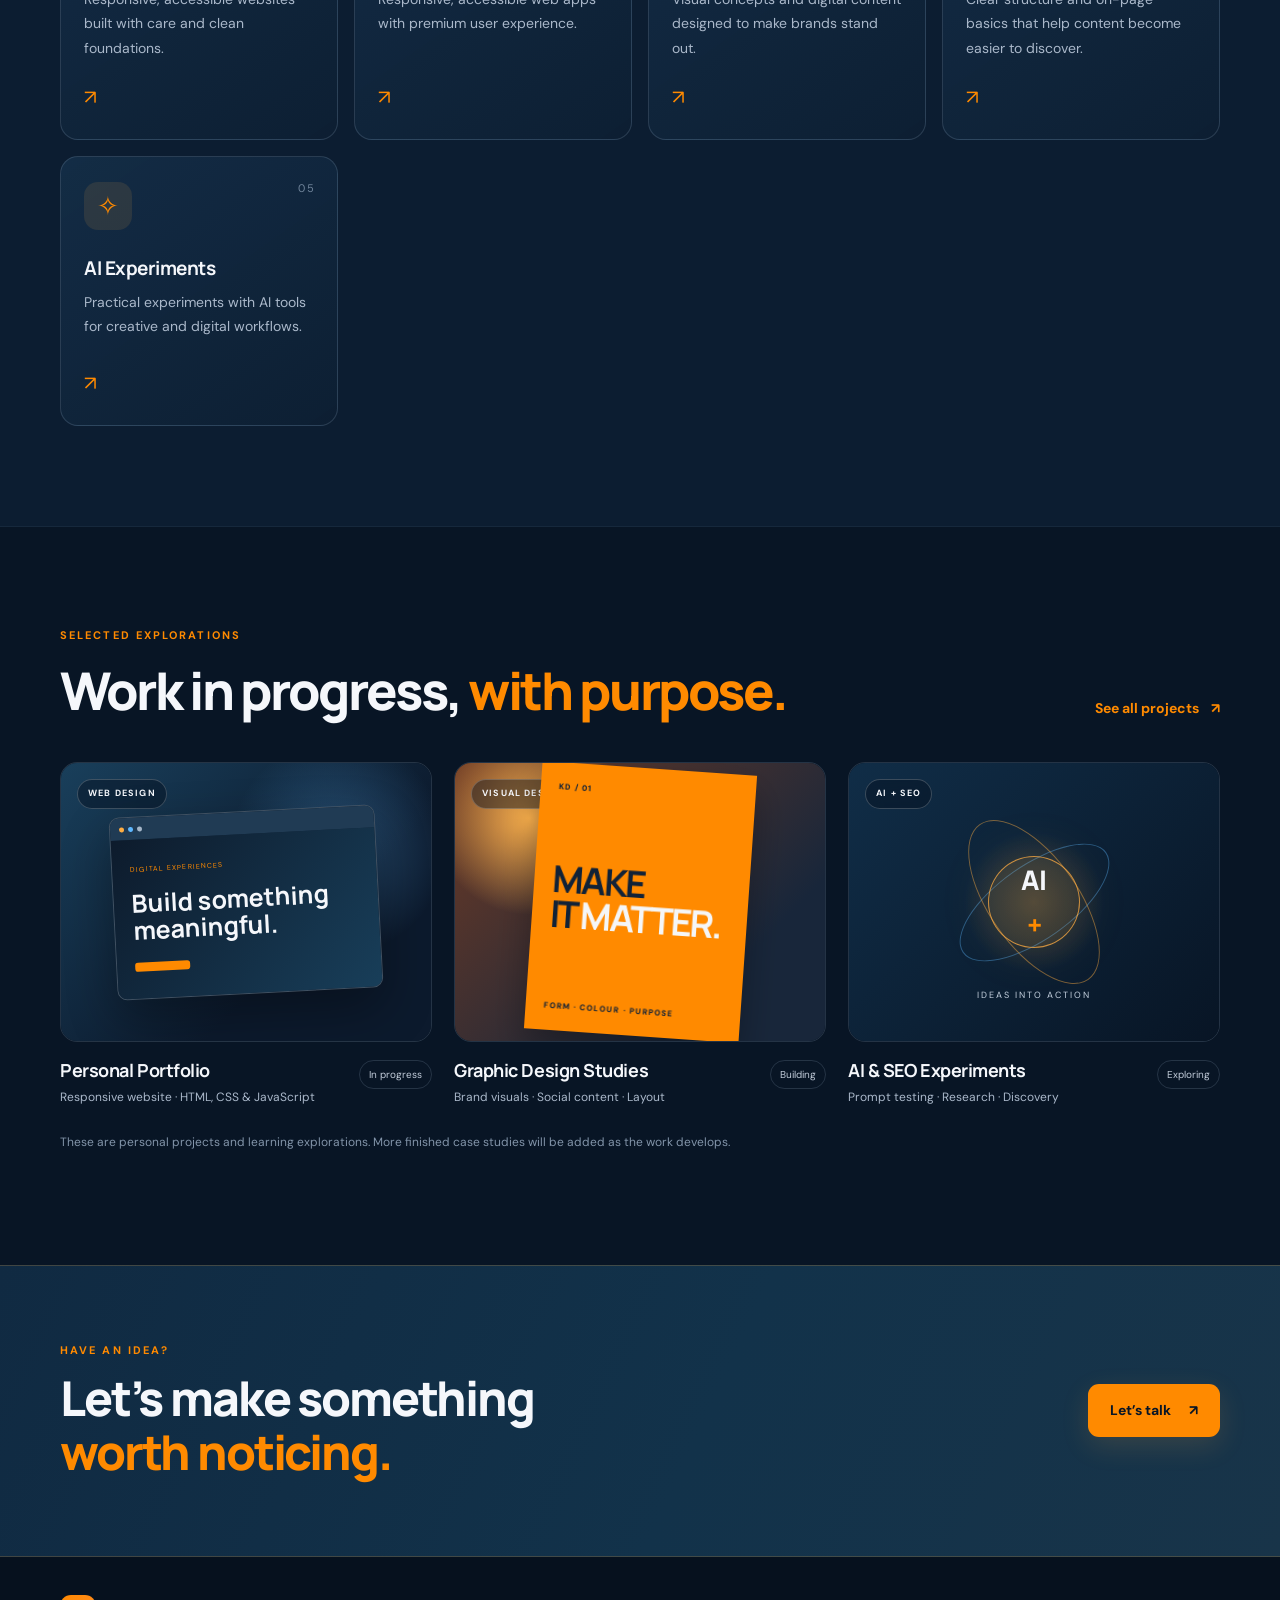
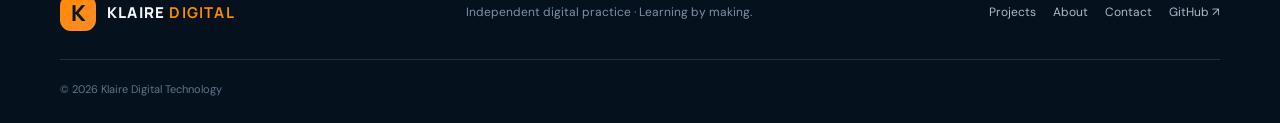
==== commit 61507ef6: "Update index.html" ====
--- a/index.html
+++ b/index.html
@@ -38,7 +38,7 @@
       <div class="hero-overlay"></div>
       <div class="container hero-content">
         <p class="eyebrow"><span class="eyebrow-dot"></span> DIGITAL DESIGN · WEB · CREATIVE TECHNOLOGY</p>
-        <h2>IDEAS DESERVE<br><span>A BRILLIANT DIGITAL LIFE.</span></h2>
+        <h1>Ideas Deserve<br><span>A Brilliant Digital Life.</span></h1>
         <p class="hero-copy">I build thoughtful digital experiences, create bold visual designs, and explore practical AI tools that help ideas move forward.</p>
         <div class="hero-actions">
           <a class="button button-primary" href="projects.html">Explore my work <span>↗</span></a>
--- a/style.css
+++ b/style.css
@@ -1,5 +1,20 @@
 /* KLAIRE DIGITAL TECHNOLOGY — responsive blue & orange portfolio */
-:root{--bg:#081525;--bg-soft:#0c1d31;--panel:#10263d;--panel-light:#152f49;--text:#f5f7fb;--muted:#aab8ca;--blue:#4169FF;--cyan-light:#00D5FF;--blue:#5eb7ff;--line:rgba(188,211,235,.16);--radius:22px;--shadow:0 22px 65px rgba(0,0,0,.24)}
+
+:root {
+  --bg: #081525;
+  --bg-soft: #0c1d31;
+  --panel: #10263d;
+  --panel-light: #152f49;
+  --text: #f5f7fb;
+  --muted: #aab8ca;
+  --cobalt: #4169FF;
+  --cyan: #00D5FF;
+  --blue: #5eb7ff;
+  --orange: #FF8A00;
+  --line: rgba(188, 211, 235, .16);
+  --radius: 22px;
+  --shadow: 0 22px 65px rgba(0, 0, 0, .24);
+}
 *{box-sizing:border-box}
 html{scroll-behavior:smooth;scroll-padding-top:90px}
 body{margin:0;background:var(--bg);color:var(--text);font-family:"DM Sans",sans-serif;font-size:16px;line-height:1.7;-webkit-font-smoothing:antialiased}
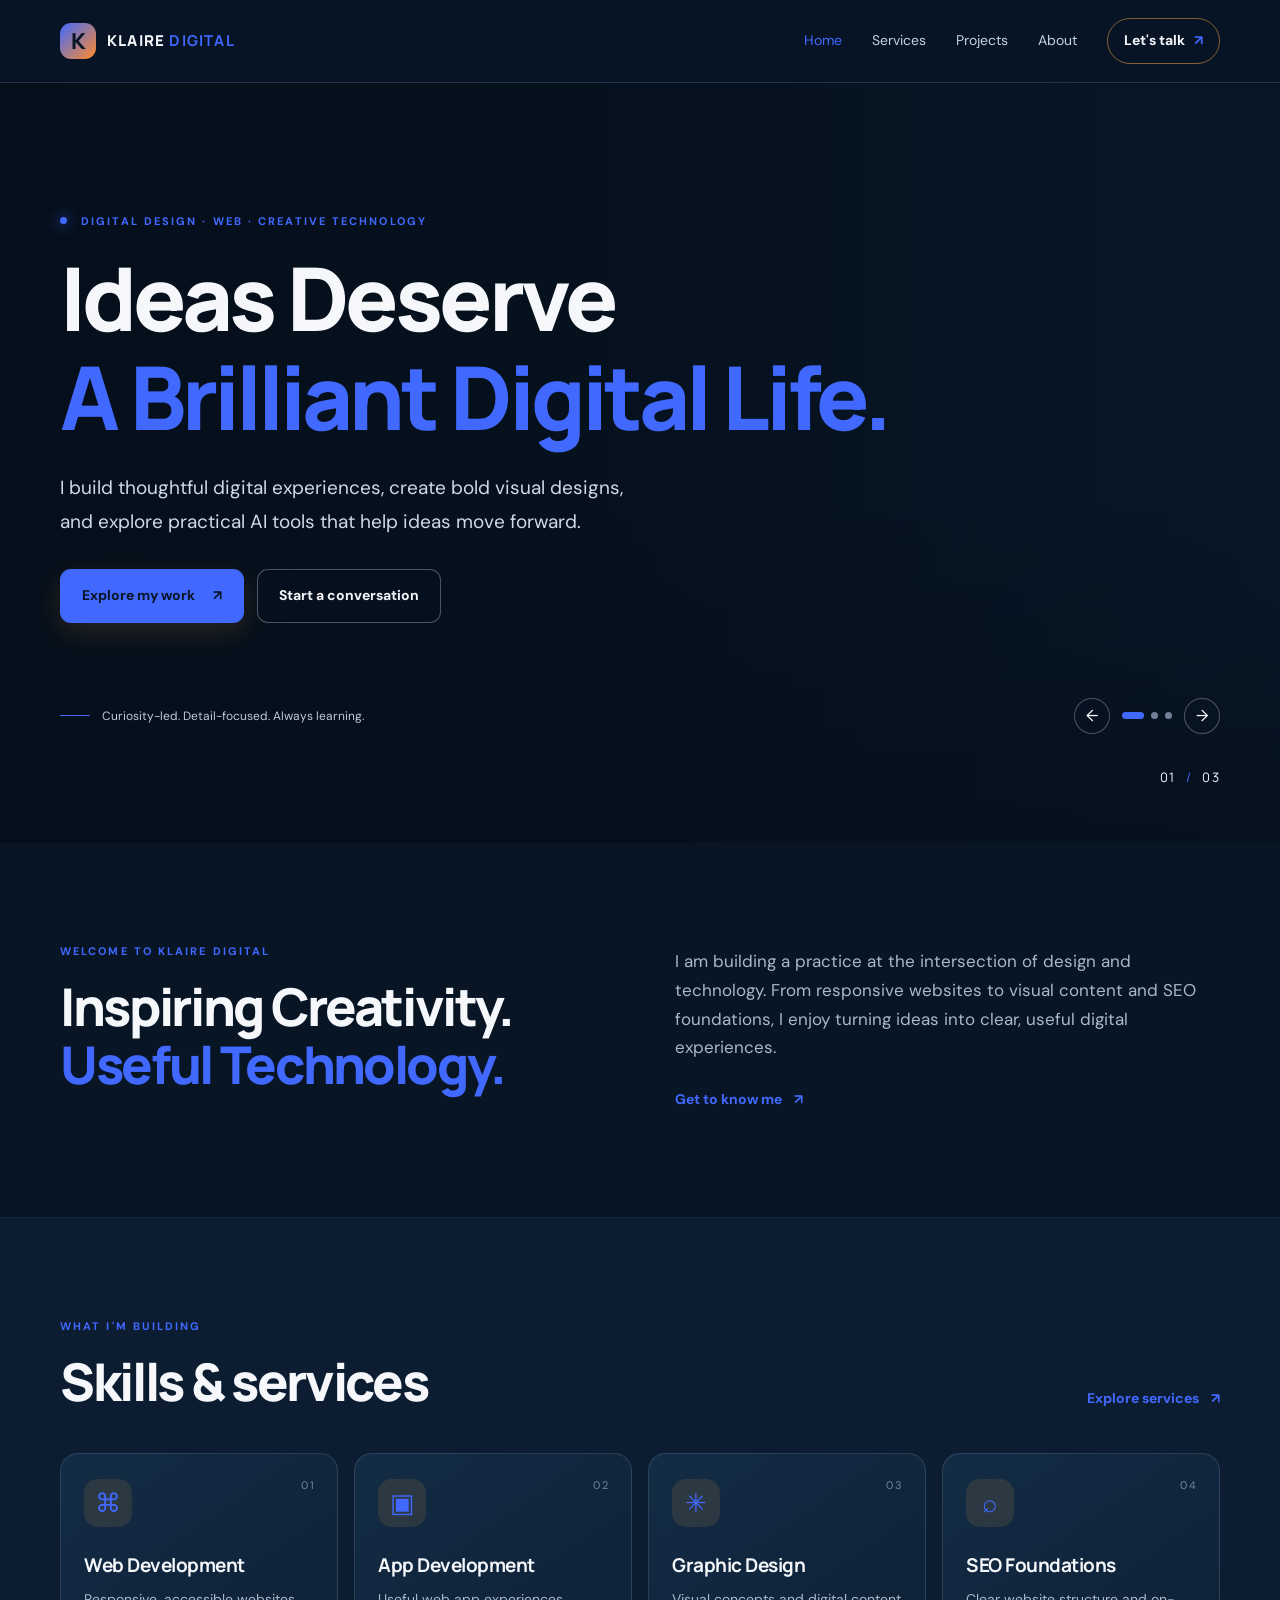
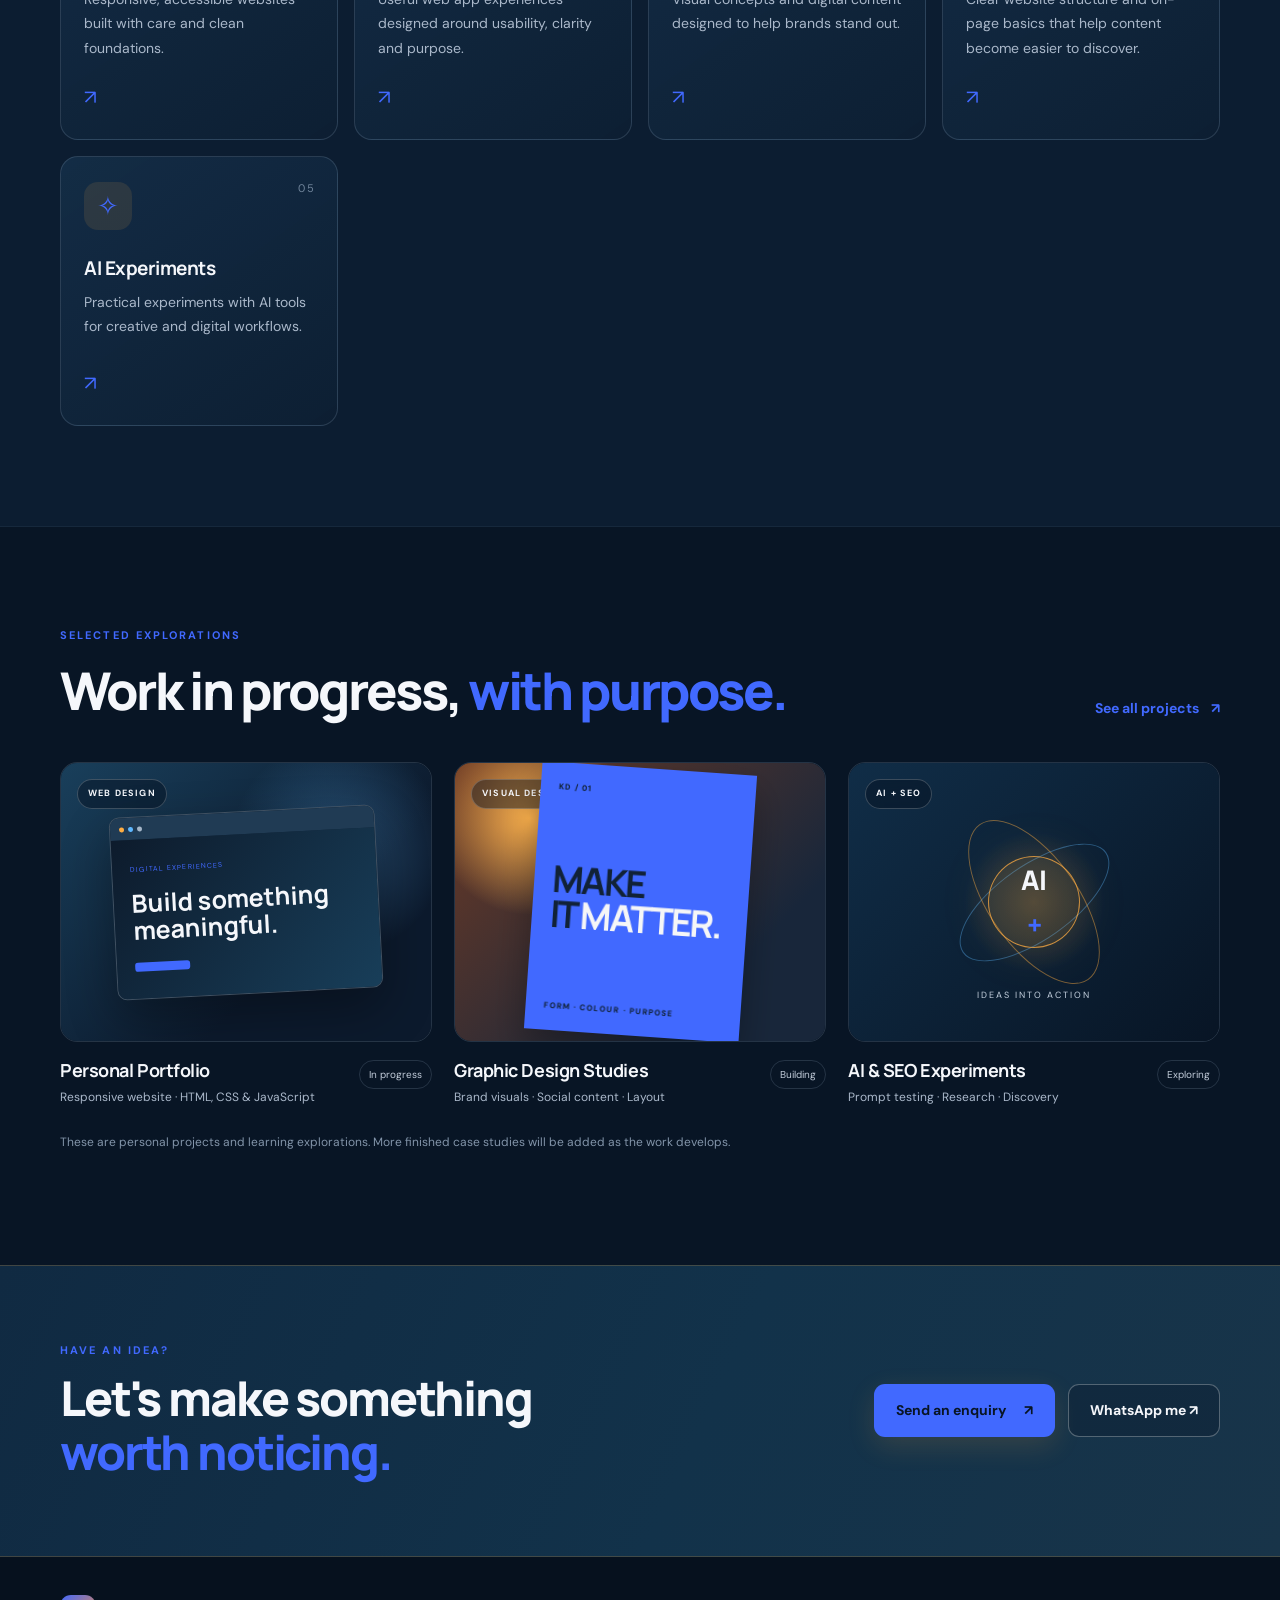
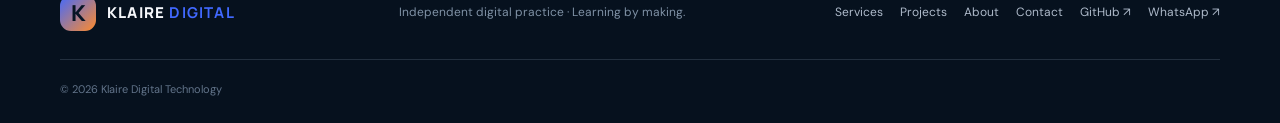
==== commit 87589735: "Update index.html" ====
--- a/index.html
+++ b/index.html
@@ -1,108 +1,370 @@
+
 <!DOCTYPE html>
 <html lang="en">
 <head>
   <meta charset="UTF-8">
   <meta name="viewport" content="width=device-width, initial-scale=1.0">
-  <meta name="description" content="Klaire Digital Technology — web development, graphic design, SEO and practical AI experiments for businesses and creative brands.">
+
+  <meta name="description" content="Klaire Digital Technology creates responsive websites, app experiences, graphic designs, SEO foundations and practical AI-powered creative solutions.">
   <meta name="theme-color" content="#081525">
+
+  <meta property="og:title" content="Klaire Digital Technology | Digital Design & Web">
+  <meta property="og:description" content="Thoughtful digital experiences, bold visual design and practical creative technology.">
+  <meta property="og:type" content="website">
+
   <title>Klaire Digital Technology | Digital Design & Web</title>
+
   <link rel="preconnect" href="https://fonts.googleapis.com">
   <link rel="preconnect" href="https://fonts.gstatic.com" crossorigin>
   <link href="https://fonts.googleapis.com/css2?family=DM+Sans:wght@400;500;600;700&family=Manrope:wght@400;500;600;700;800&display=swap" rel="stylesheet">
+
   <link rel="stylesheet" href="style.css">
   <script src="script.js" defer></script>
 </head>
+
 <body>
   <a class="skip-link" href="#main">Skip to content</a>
+
   <header class="site-header">
     <div class="container nav-wrap">
-      <a class="brand" href="index.html" aria-label="Klaire Digital Technology home"><span class="brand-mark">K</span><span>KLAIRE <b>DIGITAL</b></span></a>
-      <button class="menu-toggle" aria-label="Open navigation" aria-expanded="false"><span></span><span></span><span></span></button>
-      <nav class="main-nav" aria-label="Main navigation">
-        <a class="active" href="index.html">Home</a>
+
+      <a class="brand" href="index.html" aria-label="Klaire Digital Technology home">
+        <span class="brand-mark">K</span>
+        <span>KLAIRE <b>DIGITAL</b></span>
+      </a>
+
+      <button
+        class="menu-toggle"
+        type="button"
+        aria-label="Open navigation"
+        aria-expanded="false"
+        aria-controls="main-nav">
+        <span></span>
+        <span></span>
+        <span></span>
+      </button>
+
+      <nav class="main-nav" id="main-nav" aria-label="Main navigation">
+        <a class="active" href="index.html" aria-current="page">Home</a>
         <a href="services.html">Services</a>
         <a href="projects.html">Projects</a>
         <a href="about.html">About</a>
         <a class="nav-cta" href="contact.html">Let's talk <span>↗</span></a>
       </nav>
+
     </div>
   </header>
 
   <main id="main">
+
+    <!-- HERO SLIDESHOW -->
     <section class="hero">
-      <div class="hero-slides" aria-label="Featured work slideshow">
+      <div class="hero-slides" aria-label="Featured creative work">
         <div class="hero-slide slide-one is-active" data-slide="0"></div>
         <div class="hero-slide slide-two" data-slide="1"></div>
         <div class="hero-slide slide-three" data-slide="2"></div>
       </div>
+
       <div class="hero-overlay"></div>
+
       <div class="container hero-content">
-        <p class="eyebrow"><span class="eyebrow-dot"></span> DIGITAL DESIGN · WEB · CREATIVE TECHNOLOGY</p>
-        <h1>Ideas Deserve<br><span>A Brilliant Digital Life.</span></h1>
-        <p class="hero-copy">I build thoughtful digital experiences, create bold visual designs, and explore practical AI tools that help ideas move forward.</p>
+        <p class="eyebrow">
+          <span class="eyebrow-dot"></span>
+          DIGITAL DESIGN · WEB · CREATIVE TECHNOLOGY
+        </p>
+
+        <h1>
+          Ideas Deserve<br>
+          <span>A Brilliant Digital Life.</span>
+        </h1>
+
+        <p class="hero-copy">
+          I build thoughtful digital experiences, create bold visual designs,
+          and explore practical AI tools that help ideas move forward.
+        </p>
+
         <div class="hero-actions">
-          <a class="button button-primary" href="projects.html">Explore my work <span>↗</span></a>
-          <a class="button button-ghost" href="contact.html">Start a conversation</a>
-        </div>
+          <a class="button button-primary" href="projects.html">
+            Explore my work <span>↗</span>
+          </a>
+
+          <a class="button button-ghost" href="contact.html">
+            Start a conversation
+          </a>
+        </div>
+
         <div class="hero-bottom">
-          <div class="hero-note"><span class="mini-line"></span><span>Curiosity-led. Detail-focused. Always learning.</span></div>
+          <div class="hero-note">
+            <span class="mini-line"></span>
+            <span>Curiosity-led. Detail-focused. Always learning.</span>
+          </div>
+
           <div class="slider-controls" aria-label="Slideshow controls">
-            <button class="slide-prev" aria-label="Previous slide">←</button>
-            <div class="slide-dots"><button class="slide-dot is-active" data-go="0" aria-label="Show slide 1"></button><button class="slide-dot" data-go="1" aria-label="Show slide 2"></button><button class="slide-dot" data-go="2" aria-label="Show slide 3"></button></div>
-            <button class="slide-next" aria-label="Next slide">→</button>
+            <button class="slide-prev" type="button" aria-label="Previous slide">←</button>
+
+            <div class="slide-dots">
+              <button class="slide-dot is-active" type="button" data-go="0" aria-label="Show slide 1" aria-current="true"></button>
+              <button class="slide-dot" type="button" data-go="1" aria-label="Show slide 2"></button>
+              <button class="slide-dot" type="button" data-go="2" aria-label="Show slide 3"></button>
+            </div>
+
+            <button class="slide-next" type="button" aria-label="Next slide">→</button>
           </div>
         </div>
       </div>
-      <div class="hero-index">01 <span>/</span> 03</div>
-    </section>
-
+
+      <div class="hero-index" aria-hidden="true">01 <span>/</span> 03</div>
+    </section>
+
+    <!-- INTRODUCTION -->
     <section class="intro-section section-pad">
       <div class="container intro-grid">
-        <div><p class="eyebrow">WELCOME TO KLAIRE DIGITAL</p><h2>Inspiring Creativity.<br><span class="text-accent">Useful Technology.</span></h2></div>
-        <div class="intro-text"><p>I am building a practice at the intersection of design and technology. From responsive websites to visual content and SEO foundations, I enjoy turning ideas into clear, useful digital experiences.</p><a class="text-link" href="about.html">Get to know me <span>↗</span></a></div>
-      </div>
-    </section>
-
+
+        <div>
+          <p class="eyebrow">WELCOME TO KLAIRE DIGITAL</p>
+          <h2>
+            Inspiring Creativity.<br>
+            <span class="text-accent">Useful Technology.</span>
+          </h2>
+        </div>
+
+        <div class="intro-text">
+          <p>
+            I am building a practice at the intersection of design and technology.
+            From responsive websites to visual content and SEO foundations,
+            I enjoy turning ideas into clear, useful digital experiences.
+          </p>
+
+          <a class="text-link" href="about.html">
+            Get to know me <span>↗</span>
+          </a>
+        </div>
+
+      </div>
+    </section>
+
+    <!-- SERVICES -->
     <section class="services-preview section-pad section-muted">
       <div class="container">
-        <div class="section-heading"><div><p class="eyebrow">WHAT I’M BUILDING</p><h2>Skills & services</h2></div><a class="text-link" href="services.html">Explore services <span>↗</span></a></div>
+
+        <div class="section-heading">
+          <div>
+            <p class="eyebrow">WHAT I'M BUILDING</p>
+            <h2>Skills &amp; services</h2>
+          </div>
+
+          <a class="text-link" href="services.html">
+            Explore services <span>↗</span>
+          </a>
+        </div>
+
         <div class="service-grid">
-          <a class="service-card" href="services.html#web"><span class="service-number">01</span><span class="service-icon">⌘</span><h3>Web Development</h3><p>Responsive, accessible websites built with care and clean foundations.</p><span class="card-arrow">↗</span></a> 
-          <a class="service-card" href="services.html#app"><span class="service-number">02</span><span class="service-icon">⌘</span><h3>App Development</h3><p>Responsive, accessible web apps with premium user experience.</p><span class="card-arrow">↗</span></a>
-          <a class="service-card" href="services.html#design"><span class="service-number">03</span><span class="service-icon">✳</span><h3>Graphic Design</h3><p>Visual concepts and digital content designed to make brands stand out.</p><span class="card-arrow">↗</span></a>
-          <a class="service-card" href="services.html#seo"><span class="service-number">04</span><span class="service-icon">⌕</span><h3>SEO Foundations</h3><p>Clear structure and on-page basics that help content become easier to discover.</p><span class="card-arrow">↗</span></a>
-          <a class="service-card" href="services.html#ai"><span class="service-number">05</span><span class="service-icon">✧</span><h3>AI Experiments</h3><p>Practical experiments with AI tools for creative and digital workflows.</p><span class="card-arrow">↗</span></a>
-        </div>
-      </div>
-    </section>
-
+
+          <a class="service-card" href="services.html#web">
+            <span class="service-number">01</span>
+            <span class="service-icon" aria-hidden="true">⌘</span>
+            <h3>Web Development</h3>
+            <p>Responsive, accessible websites built with care and clean foundations.</p>
+            <span class="card-arrow" aria-hidden="true">↗</span>
+          </a>
+
+          <a class="service-card" href="services.html#app">
+            <span class="service-number">02</span>
+            <span class="service-icon" aria-hidden="true">▣</span>
+            <h3>App Development</h3>
+            <p>Useful web app experiences designed around usability, clarity and purpose.</p>
+            <span class="card-arrow" aria-hidden="true">↗</span>
+          </a>
+
+          <a class="service-card" href="services.html#design">
+            <span class="service-number">03</span>
+            <span class="service-icon" aria-hidden="true">✳</span>
+            <h3>Graphic Design</h3>
+            <p>Visual concepts and digital content designed to help brands stand out.</p>
+            <span class="card-arrow" aria-hidden="true">↗</span>
+          </a>
+
+          <a class="service-card" href="services.html#seo">
+            <span class="service-number">04</span>
+            <span class="service-icon" aria-hidden="true">⌕</span>
+            <h3>SEO Foundations</h3>
+            <p>Clear website structure and on-page basics that help content become easier to discover.</p>
+            <span class="card-arrow" aria-hidden="true">↗</span>
+          </a>
+
+          <a class="service-card" href="services.html#ai">
+            <span class="service-number">05</span>
+            <span class="service-icon" aria-hidden="true">✧</span>
+            <h3>AI Experiments</h3>
+            <p>Practical experiments with AI tools for creative and digital workflows.</p>
+            <span class="card-arrow" aria-hidden="true">↗</span>
+          </a>
+
+        </div>
+      </div>
+    </section>
+
+    <!-- FEATURED PROJECTS -->
     <section class="featured-work section-pad">
       <div class="container">
-        <div class="section-heading"><div><p class="eyebrow">SELECTED EXPLORATIONS</p><h2>Work in progress, <span class="text-accent">with purpose.</span></h2></div><a class="text-link" href="projects.html">See all projects <span>↗</span></a></div>
+
+        <div class="section-heading">
+          <div>
+            <p class="eyebrow">SELECTED EXPLORATIONS</p>
+            <h2>Work in progress, <span class="text-accent">with purpose.</span></h2>
+          </div>
+
+          <a class="text-link" href="projects.html">
+            See all projects <span>↗</span>
+          </a>
+        </div>
+
         <div class="project-grid">
+
           <article class="project-card">
-            <a class="project-image project-image-web" href="projects.html#portfolio" aria-label="View portfolio website project"><span class="project-chip">WEB DESIGN</span><div class="mock-browser"><div class="browser-bar"><i></i><i></i><i></i></div><div class="mock-content"><span class="mock-label">DIGITAL EXPERIENCES</span><b>Build something<br>meaningful.</b><div class="mock-button"></div></div></div></a>
-            <div class="project-meta"><div><h3>Personal Portfolio</h3><p>Responsive website · HTML, CSS & JavaScript</p></div><span class="project-status">In progress</span></div>
+            <a
+              class="project-image project-image-web"
+              href="projects.html#portfolio"
+              aria-label="View portfolio website project">
+
+              <span class="project-chip">WEB DESIGN</span>
+
+              <div class="mock-browser">
+                <div class="browser-bar">
+                  <i></i><i></i><i></i>
+                </div>
+
+                <div class="mock-content">
+                  <span class="mock-label">DIGITAL EXPERIENCES</span>
+                  <b>Build something<br>meaningful.</b>
+                  <div class="mock-button"></div>
+                </div>
+              </div>
+            </a>
+
+            <div class="project-meta">
+              <div>
+                <h3>Personal Portfolio</h3>
+                <p>Responsive website · HTML, CSS &amp; JavaScript</p>
+              </div>
+              <span class="project-status">In progress</span>
+            </div>
           </article>
+
           <article class="project-card">
-            <a class="project-image project-image-graphic" href="projects.html#design" aria-label="View graphic design explorations"><span class="project-chip">VISUAL DESIGN</span><div class="design-poster"><span>KD / 01</span><b>MAKE<br>IT <em>MATTER.</em></b><small>FORM · COLOUR · PURPOSE</small></div></a>
-            <div class="project-meta"><div><h3>Graphic Design Studies</h3><p>Brand visuals · Social content · Layout</p></div><span class="project-status">Building</span></div>
+            <a
+              class="project-image project-image-graphic"
+              href="projects.html#design"
+              aria-label="View graphic design explorations">
+
+              <span class="project-chip">VISUAL DESIGN</span>
+
+              <div class="design-poster">
+                <span>KD / 01</span>
+                <b>MAKE<br>IT <em>MATTER.</em></b>
+                <small>FORM · COLOUR · PURPOSE</small>
+              </div>
+            </a>
+
+            <div class="project-meta">
+              <div>
+                <h3>Graphic Design Studies</h3>
+                <p>Brand visuals · Social content · Layout</p>
+              </div>
+              <span class="project-status">Building</span>
+            </div>
           </article>
+
           <article class="project-card">
-            <a class="project-image project-image-ai" href="projects.html#ai" aria-label="View SEO and AI experiments"><span class="project-chip">AI + SEO</span><div class="orbit orbit-a"></div><div class="orbit orbit-b"></div><div class="ai-core">AI<span>+</span></div><div class="ai-caption">IDEAS INTO ACTION</div></a>
-            <div class="project-meta"><div><h3>AI & SEO Experiments</h3><p>Prompt testing · Research · Discovery</p></div><span class="project-status">Exploring</span></div>
+            <a
+              class="project-image project-image-ai"
+              href="projects.html#ai"
+              aria-label="View SEO and AI experiments">
+
+              <span class="project-chip">AI + SEO</span>
+              <div class="orbit orbit-a"></div>
+              <div class="orbit orbit-b"></div>
+              <div class="ai-core">AI<span>+</span></div>
+              <div class="ai-caption">IDEAS INTO ACTION</div>
+            </a>
+
+            <div class="project-meta">
+              <div>
+                <h3>AI &amp; SEO Experiments</h3>
+                <p>Prompt testing · Research · Discovery</p>
+              </div>
+              <span class="project-status">Exploring</span>
+            </div>
           </article>
-        </div>
-        <p class="honesty-note">These are personal projects and learning explorations. More finished case studies will be added as the work develops.</p>
-      </div>
-    </section>
-
+
+        </div>
+
+        <p class="honesty-note">
+          These are personal projects and learning explorations.
+          More finished case studies will be added as the work develops.
+        </p>
+
+      </div>
+    </section>
+
+    <!-- CONTACT CALL TO ACTION -->
     <section class="cta-band">
-      <div class="container cta-inner"><div><p class="eyebrow">HAVE AN IDEA?</p><h2>Let’s make something<br><span>worth noticing.</span></h2></div><a class="button button-primary" href="contact.html">Let’s talk <span>↗</span></a></div>
-    </section>
+      <div class="container cta-inner">
+
+        <div>
+          <p class="eyebrow">HAVE AN IDEA?</p>
+          <h2>
+            Let's make something<br>
+            <span>worth noticing.</span>
+          </h2>
+        </div>
+
+        <div class="hero-actions">
+          <a class="button button-primary" href="contact.html">
+            Send an enquiry <span>↗</span>
+          </a>
+
+          <a
+            class="button button-ghost"
+            href="https://wa.me/237673933852?text=Hello%20Klaire%20Digital%20Technology!%20I%20would%20like%20to%20discuss%20a%20project."
+            target="_blank"
+            rel="noopener noreferrer">
+            WhatsApp me ↗
+          </a>
+        </div>
+
+      </div>
+    </section>
+
   </main>
 
-  <footer class="site-footer"><div class="container footer-inner"><a class="brand" href="index.html"><span class="brand-mark">K</span><span>KLAIRE <b>DIGITAL</b></span></a><p>Independent digital practice · Learning by making.</p><div class="footer-links"><a href="projects.html">Projects</a><a href="about.html">About</a><a href="contact.html">Contact</a><a href="https://github.com/klairr011" target="_blank" rel="noopener">GitHub ↗</a></div><small>© <span data-year></span> Klaire Digital Technology</small></div></footer>
+  <!-- FOOTER -->
+  <footer class="site-footer">
+    <div class="container footer-inner">
+
+      <a class="brand" href="index.html" aria-label="Klaire Digital Technology home">
+        <span class="brand-mark">K</span>
+        <span>KLAIRE <b>DIGITAL</b></span>
+      </a>
+
+      <p>Independent digital practice · Learning by making.</p>
+
+      <div class="footer-links">
+        <a href="services.html">Services</a>
+        <a href="projects.html">Projects</a>
+        <a href="about.html">About</a>
+        <a href="contact.html">Contact</a>
+        <a href="https://github.com/klairr011" target="_blank" rel="noopener noreferrer">GitHub ↗</a>
+        <a
+          href="https://wa.me/237673933852"
+          target="_blank"
+          rel="noopener noreferrer">WhatsApp ↗</a>
+      </div>
+
+      <small>© <span data-year></span> Klaire Digital Technology</small>
+
+    </div>
+  </footer>
 
 </body>
 </html>
--- a/style.css
+++ b/style.css
@@ -1,5 +1,4 @@
 /* KLAIRE DIGITAL TECHNOLOGY — responsive blue & orange portfolio */
-
 :root {
   --bg: #081525;
   --bg-soft: #0c1d31;
@@ -10,11 +9,12 @@
   --cobalt: #4169FF;
   --cyan: #00D5FF;
   --blue: #5eb7ff;
-  --orange: #FF8A00;
+  --orange: #4169FF;
   --line: rgba(188, 211, 235, .16);
   --radius: 22px;
   --shadow: 0 22px 65px rgba(0, 0, 0, .24);
 }
+
 *{box-sizing:border-box}
 html{scroll-behavior:smooth;scroll-padding-top:90px}
 body{margin:0;background:var(--bg);color:var(--text);font-family:"DM Sans",sans-serif;font-size:16px;line-height:1.7;-webkit-font-smoothing:antialiased}
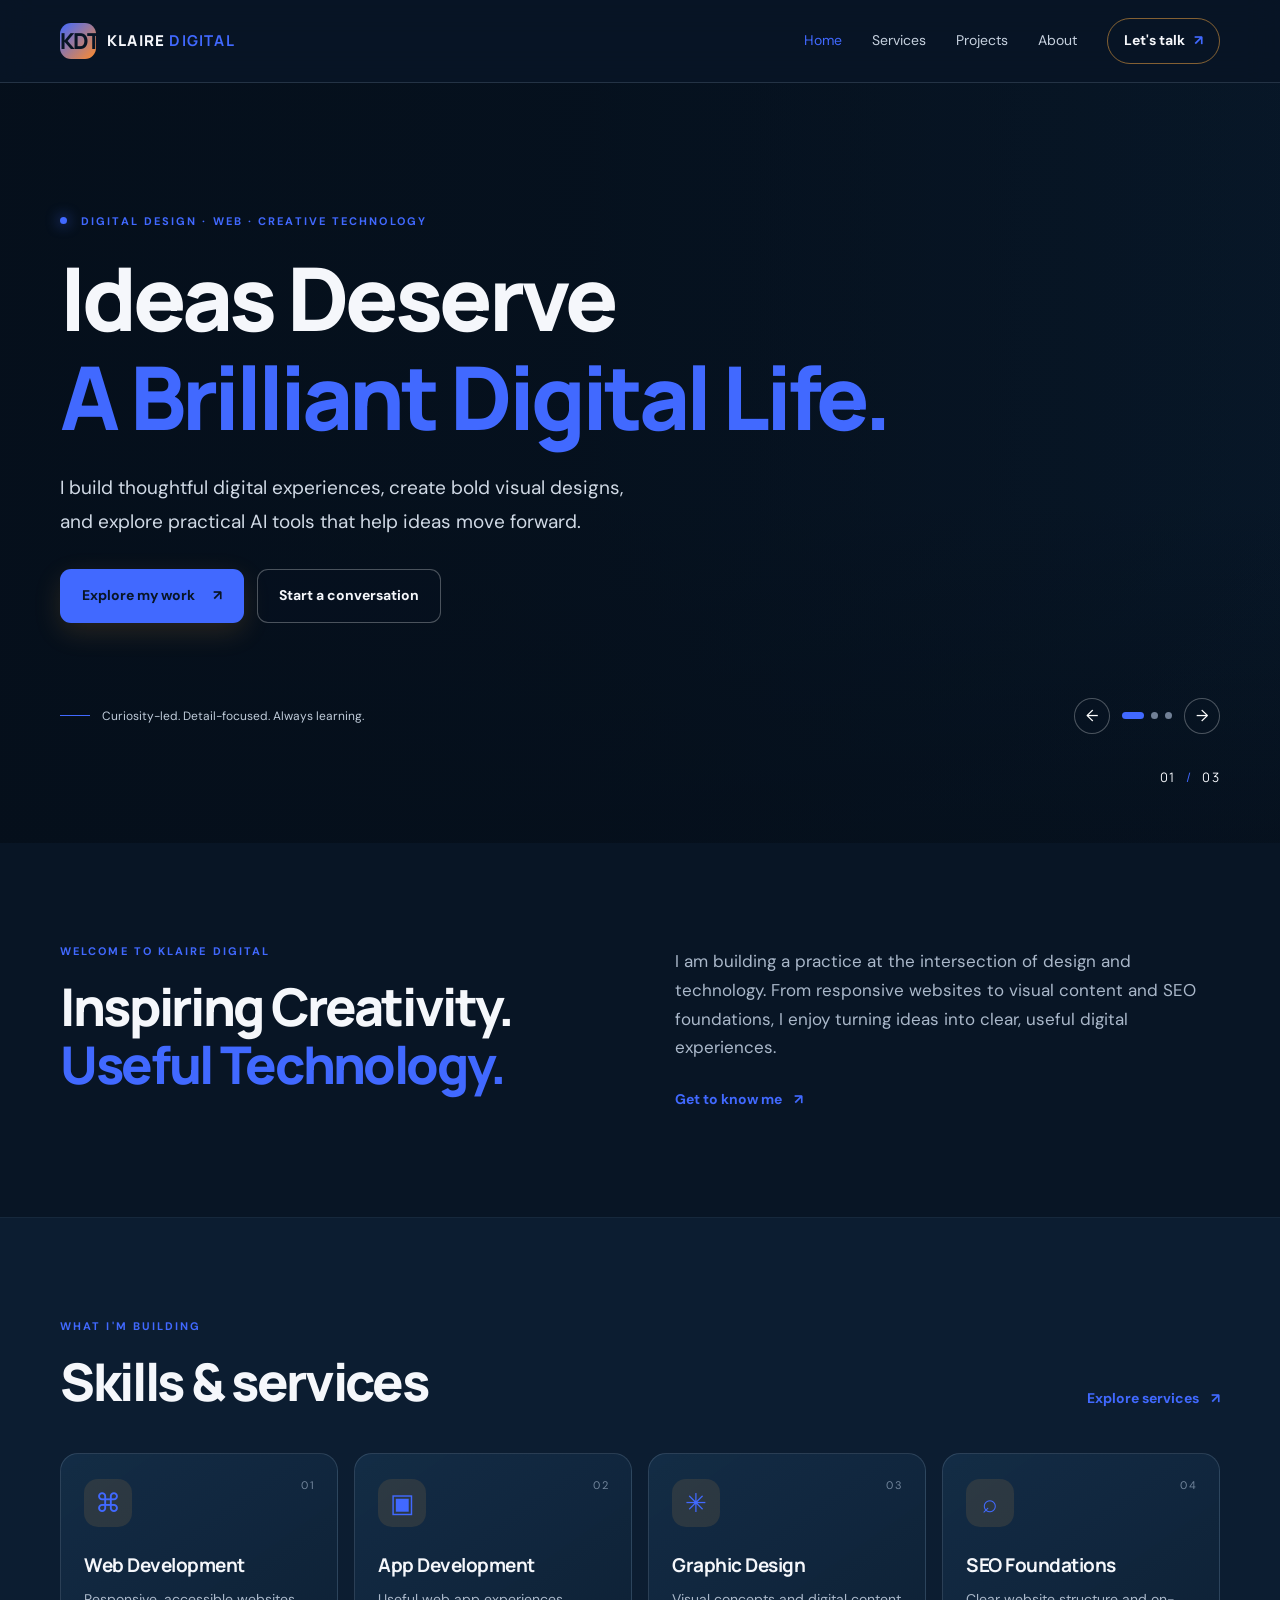
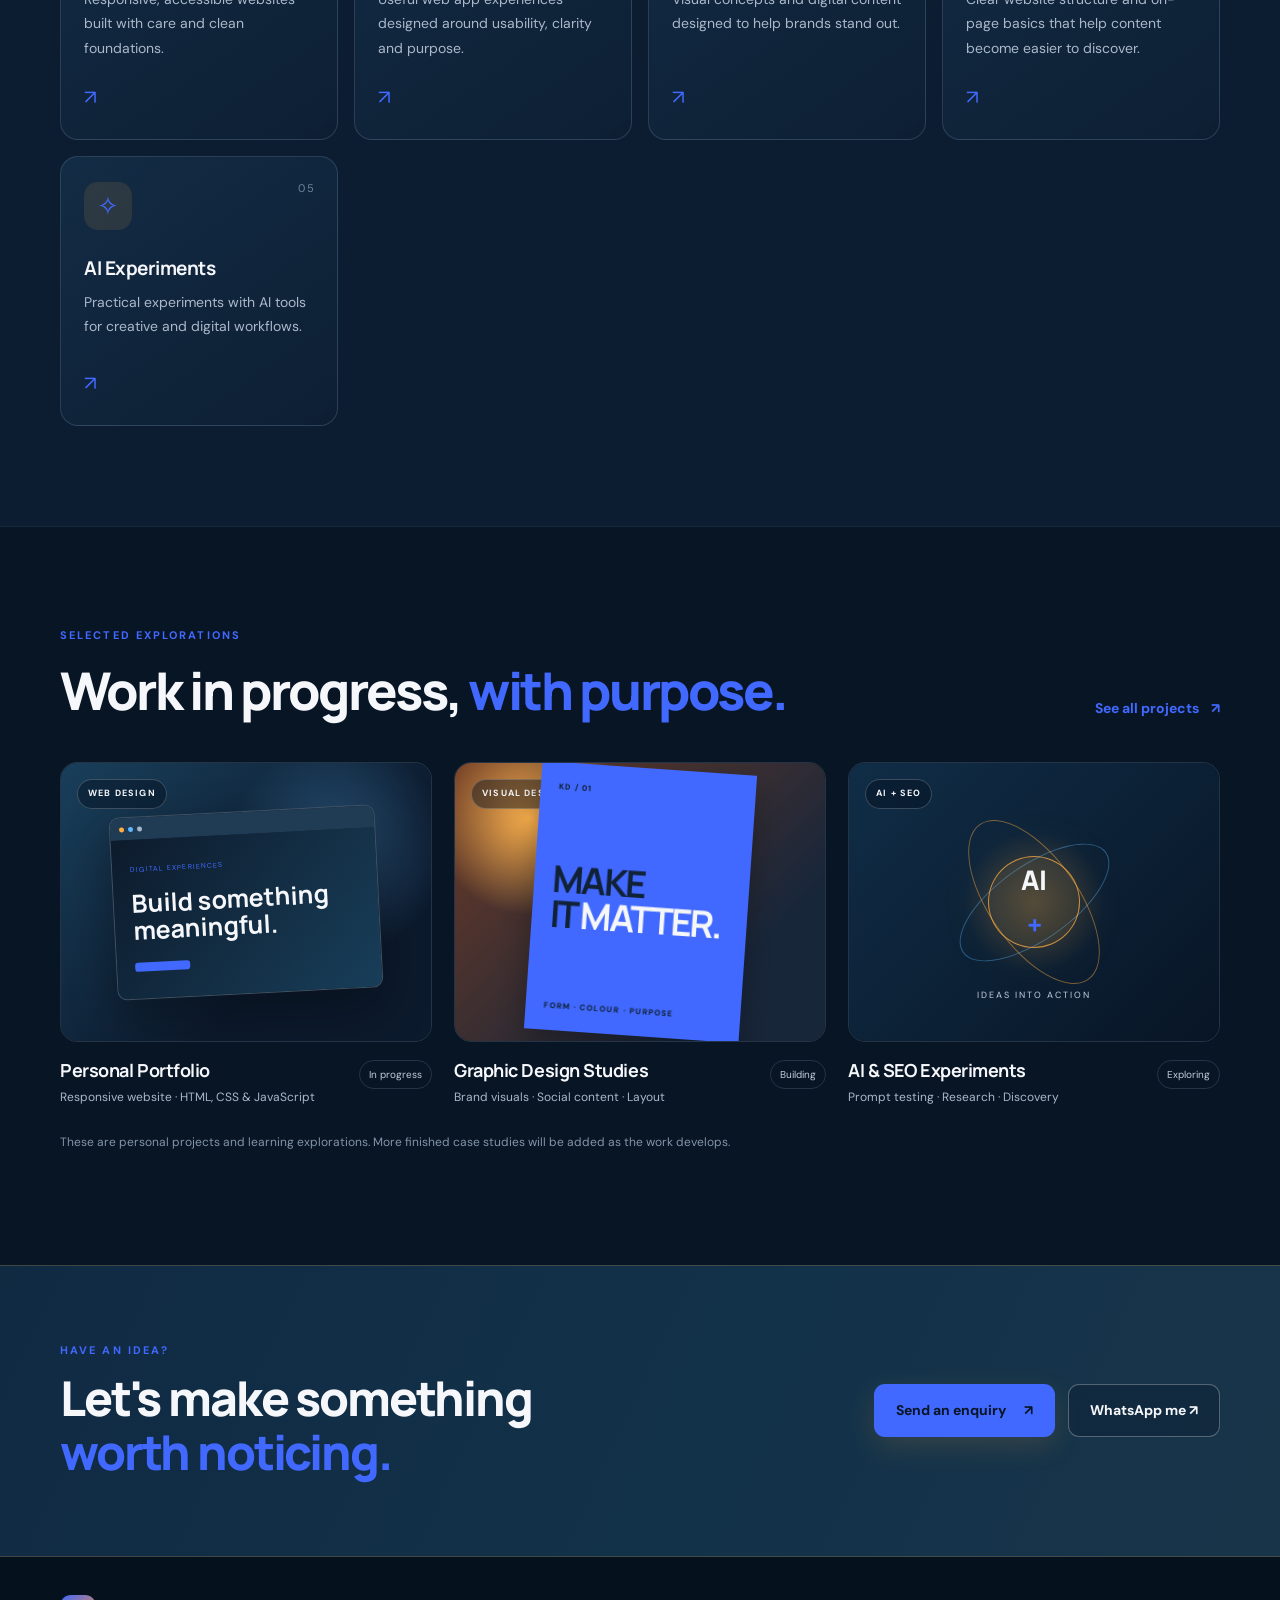
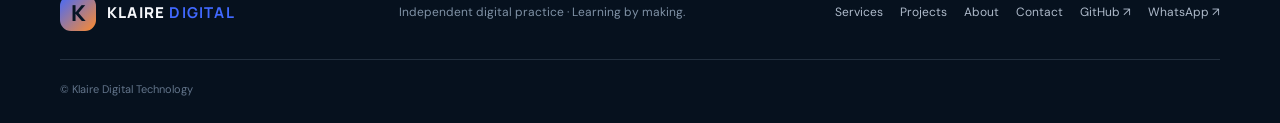
==== commit 38dc7944: "Update index.html" ====
--- a/index.html
+++ b/index.html
@@ -29,7 +29,7 @@
     <div class="container nav-wrap">
 
       <a class="brand" href="index.html" aria-label="Klaire Digital Technology home">
-        <span class="brand-mark">K</span>
+        <span class="brand-mark">KDT</span>
         <span>KLAIRE <b>DIGITAL</b></span>
       </a>
 
@@ -361,7 +361,7 @@
           rel="noopener noreferrer">WhatsApp ↗</a>
       </div>
 
-      <small>© <span data-year></span> Klaire Digital Technology</small>
+      <small>© <span EST.2023></span> Klaire Digital Technology</small>
 
     </div>
   </footer>
--- a/style.css
+++ b/style.css
@@ -7,8 +7,8 @@
   --text: #f5f7fb;
   --muted: #aab8ca;
   --cobalt: #4169FF;
-  --cyan: #00D5FF;
-  --blue: #5eb7ff;
+  --cyan: #FFF9C4;
+  --blue: #0A2F0A;
   --orange: #4169FF;
   --line: rgba(188, 211, 235, .16);
   --radius: 22px;
